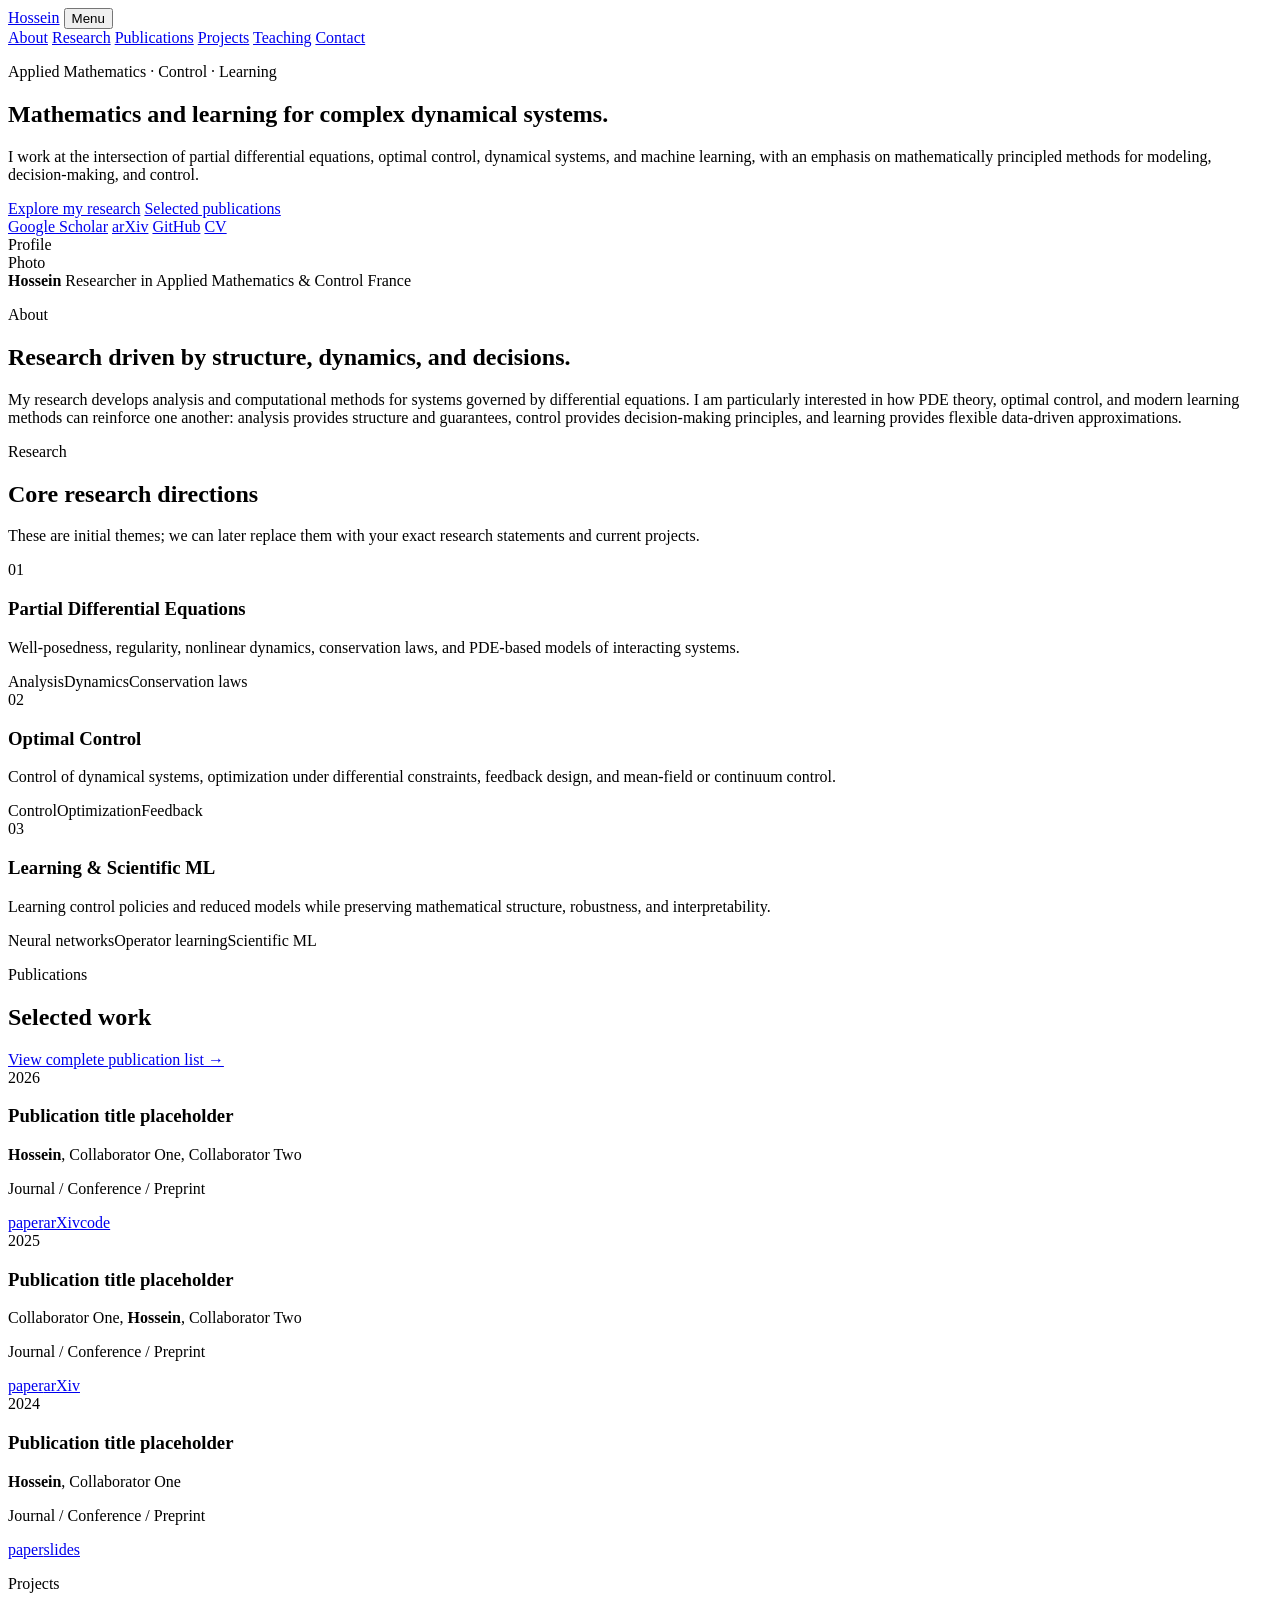
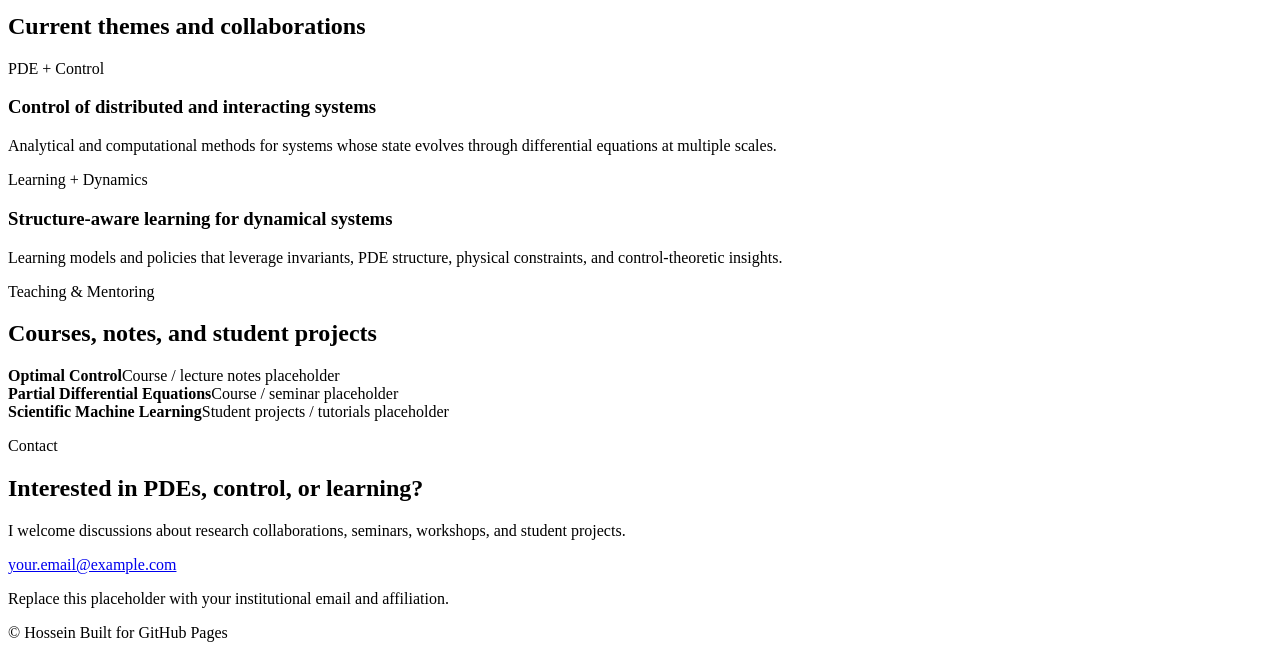
==== index.html @ ca8d198a "Add files via upload" ====
<!doctype html>
<html lang="en">
<head>
  <meta charset="utf-8" />
  <meta name="viewport" content="width=device-width, initial-scale=1" />
  <meta name="description" content="Academic website focused on partial differential equations, optimal control, and learning." />
  <title>Hossein | PDEs, Optimal Control & Learning</title>
  <link rel="preconnect" href="https://fonts.googleapis.com">
  <link rel="preconnect" href="https://fonts.gstatic.com" crossorigin>
  <link href="https://fonts.googleapis.com/css2?family=DM+Sans:wght@400;500;600;700&family=Source+Serif+4:opsz,wght@8..60,500;8..60,650&display=swap" rel="stylesheet">
  <link rel="stylesheet" href="assets/style.css" />
</head>
<body>
  <header class="site-header">
    <div class="container nav-wrap">
      <a class="brand" href="#top">Hossein</a>
      <button class="nav-toggle" aria-label="Toggle navigation" aria-expanded="false">Menu</button>
      <nav class="nav" aria-label="Primary navigation">
        <a href="#about">About</a>
        <a href="#research">Research</a>
        <a href="#publications">Publications</a>
        <a href="#projects">Projects</a>
        <a href="#teaching">Teaching</a>
        <a href="#contact">Contact</a>
      </nav>
    </div>
  </header>

  <main id="top">
    <section class="hero">
      <div class="container hero-grid">
        <div>
          <p class="eyebrow">Applied Mathematics · Control · Learning</p>
          <h1>Mathematics and learning for complex dynamical systems.</h1>
          <p class="hero-copy">
            I work at the intersection of partial differential equations, optimal control,
            dynamical systems, and machine learning, with an emphasis on mathematically
            principled methods for modeling, decision-making, and control.
          </p>
          <div class="hero-actions">
            <a class="button primary" href="#research">Explore my research</a>
            <a class="button secondary" href="#publications">Selected publications</a>
          </div>
          <div class="quick-links" aria-label="Academic links">
            <a href="#" title="Replace with your Google Scholar link">Google Scholar</a>
            <a href="#" title="Replace with your arXiv link">arXiv</a>
            <a href="#" title="Replace with your GitHub profile">GitHub</a>
            <a href="#" title="Replace with your CV PDF">CV</a>
          </div>
        </div>
        <aside class="profile-card">
          <div class="portrait-placeholder" aria-label="Profile photo placeholder">
            <span>Profile<br>Photo</span>
          </div>
          <div class="profile-meta">
            <strong>Hossein</strong>
            <span>Researcher in Applied Mathematics & Control</span>
            <span>France</span>
          </div>
        </aside>
      </div>
    </section>

    <section id="about" class="section">
      <div class="container narrow">
        <p class="section-kicker">About</p>
        <h2>Research driven by structure, dynamics, and decisions.</h2>
        <p class="lead">
          My research develops analysis and computational methods for systems governed by
          differential equations. I am particularly interested in how PDE theory, optimal
          control, and modern learning methods can reinforce one another: analysis provides
          structure and guarantees, control provides decision-making principles, and learning
          provides flexible data-driven approximations.
        </p>
      </div>
    </section>

    <section id="research" class="section section-alt">
      <div class="container">
        <div class="section-heading">
          <div>
            <p class="section-kicker">Research</p>
            <h2>Core research directions</h2>
          </div>
          <p>These are initial themes; we can later replace them with your exact research statements and current projects.</p>
        </div>
        <div class="cards three">
          <article class="card">
            <span class="card-index">01</span>
            <h3>Partial Differential Equations</h3>
            <p>Well-posedness, regularity, nonlinear dynamics, conservation laws, and PDE-based models of interacting systems.</p>
            <div class="tags"><span>Analysis</span><span>Dynamics</span><span>Conservation laws</span></div>
          </article>
          <article class="card">
            <span class="card-index">02</span>
            <h3>Optimal Control</h3>
            <p>Control of dynamical systems, optimization under differential constraints, feedback design, and mean-field or continuum control.</p>
            <div class="tags"><span>Control</span><span>Optimization</span><span>Feedback</span></div>
          </article>
          <article class="card">
            <span class="card-index">03</span>
            <h3>Learning & Scientific ML</h3>
            <p>Learning control policies and reduced models while preserving mathematical structure, robustness, and interpretability.</p>
            <div class="tags"><span>Neural networks</span><span>Operator learning</span><span>Scientific ML</span></div>
          </article>
        </div>
      </div>
    </section>

    <section id="publications" class="section">
      <div class="container">
        <div class="section-heading">
          <div>
            <p class="section-kicker">Publications</p>
            <h2>Selected work</h2>
          </div>
          <a class="text-link" href="#">View complete publication list →</a>
        </div>
        <div class="pub-list">
          <article class="publication">
            <div class="pub-year">2026</div>
            <div>
              <h3>Publication title placeholder</h3>
              <p class="authors"><strong>Hossein</strong>, Collaborator One, Collaborator Two</p>
              <p class="venue">Journal / Conference / Preprint</p>
              <div class="pub-links"><a href="#">paper</a><a href="#">arXiv</a><a href="#">code</a></div>
            </div>
          </article>
          <article class="publication">
            <div class="pub-year">2025</div>
            <div>
              <h3>Publication title placeholder</h3>
              <p class="authors">Collaborator One, <strong>Hossein</strong>, Collaborator Two</p>
              <p class="venue">Journal / Conference / Preprint</p>
              <div class="pub-links"><a href="#">paper</a><a href="#">arXiv</a></div>
            </div>
          </article>
          <article class="publication">
            <div class="pub-year">2024</div>
            <div>
              <h3>Publication title placeholder</h3>
              <p class="authors"><strong>Hossein</strong>, Collaborator One</p>
              <p class="venue">Journal / Conference / Preprint</p>
              <div class="pub-links"><a href="#">paper</a><a href="#">slides</a></div>
            </div>
          </article>
        </div>
      </div>
    </section>

    <section id="projects" class="section section-alt">
      <div class="container">
        <p class="section-kicker">Projects</p>
        <h2>Current themes and collaborations</h2>
        <div class="cards two">
          <article class="project-card">
            <p class="project-label">PDE + Control</p>
            <h3>Control of distributed and interacting systems</h3>
            <p>Analytical and computational methods for systems whose state evolves through differential equations at multiple scales.</p>
          </article>
          <article class="project-card">
            <p class="project-label">Learning + Dynamics</p>
            <h3>Structure-aware learning for dynamical systems</h3>
            <p>Learning models and policies that leverage invariants, PDE structure, physical constraints, and control-theoretic insights.</p>
          </article>
        </div>
      </div>
    </section>

    <section id="teaching" class="section">
      <div class="container">
        <div class="section-heading">
          <div>
            <p class="section-kicker">Teaching & Mentoring</p>
            <h2>Courses, notes, and student projects</h2>
          </div>
        </div>
        <div class="simple-list">
          <div><strong>Optimal Control</strong><span>Course / lecture notes placeholder</span></div>
          <div><strong>Partial Differential Equations</strong><span>Course / seminar placeholder</span></div>
          <div><strong>Scientific Machine Learning</strong><span>Student projects / tutorials placeholder</span></div>
        </div>
      </div>
    </section>

    <section id="contact" class="section contact-section">
      <div class="container contact-grid">
        <div>
          <p class="section-kicker">Contact</p>
          <h2>Interested in PDEs, control, or learning?</h2>
        </div>
        <div class="contact-copy">
          <p>I welcome discussions about research collaborations, seminars, workshops, and student projects.</p>
          <a class="button primary" href="mailto:your.email@example.com">your.email@example.com</a>
          <p class="small">Replace this placeholder with your institutional email and affiliation.</p>
        </div>
      </div>
    </section>
  </main>

  <footer class="footer">
    <div class="container footer-inner">
      <span>© <span id="year"></span> Hossein</span>
      <span>Built for GitHub Pages</span>
    </div>
  </footer>

  <script src="assets/script.js"></script>
</body>
</html>
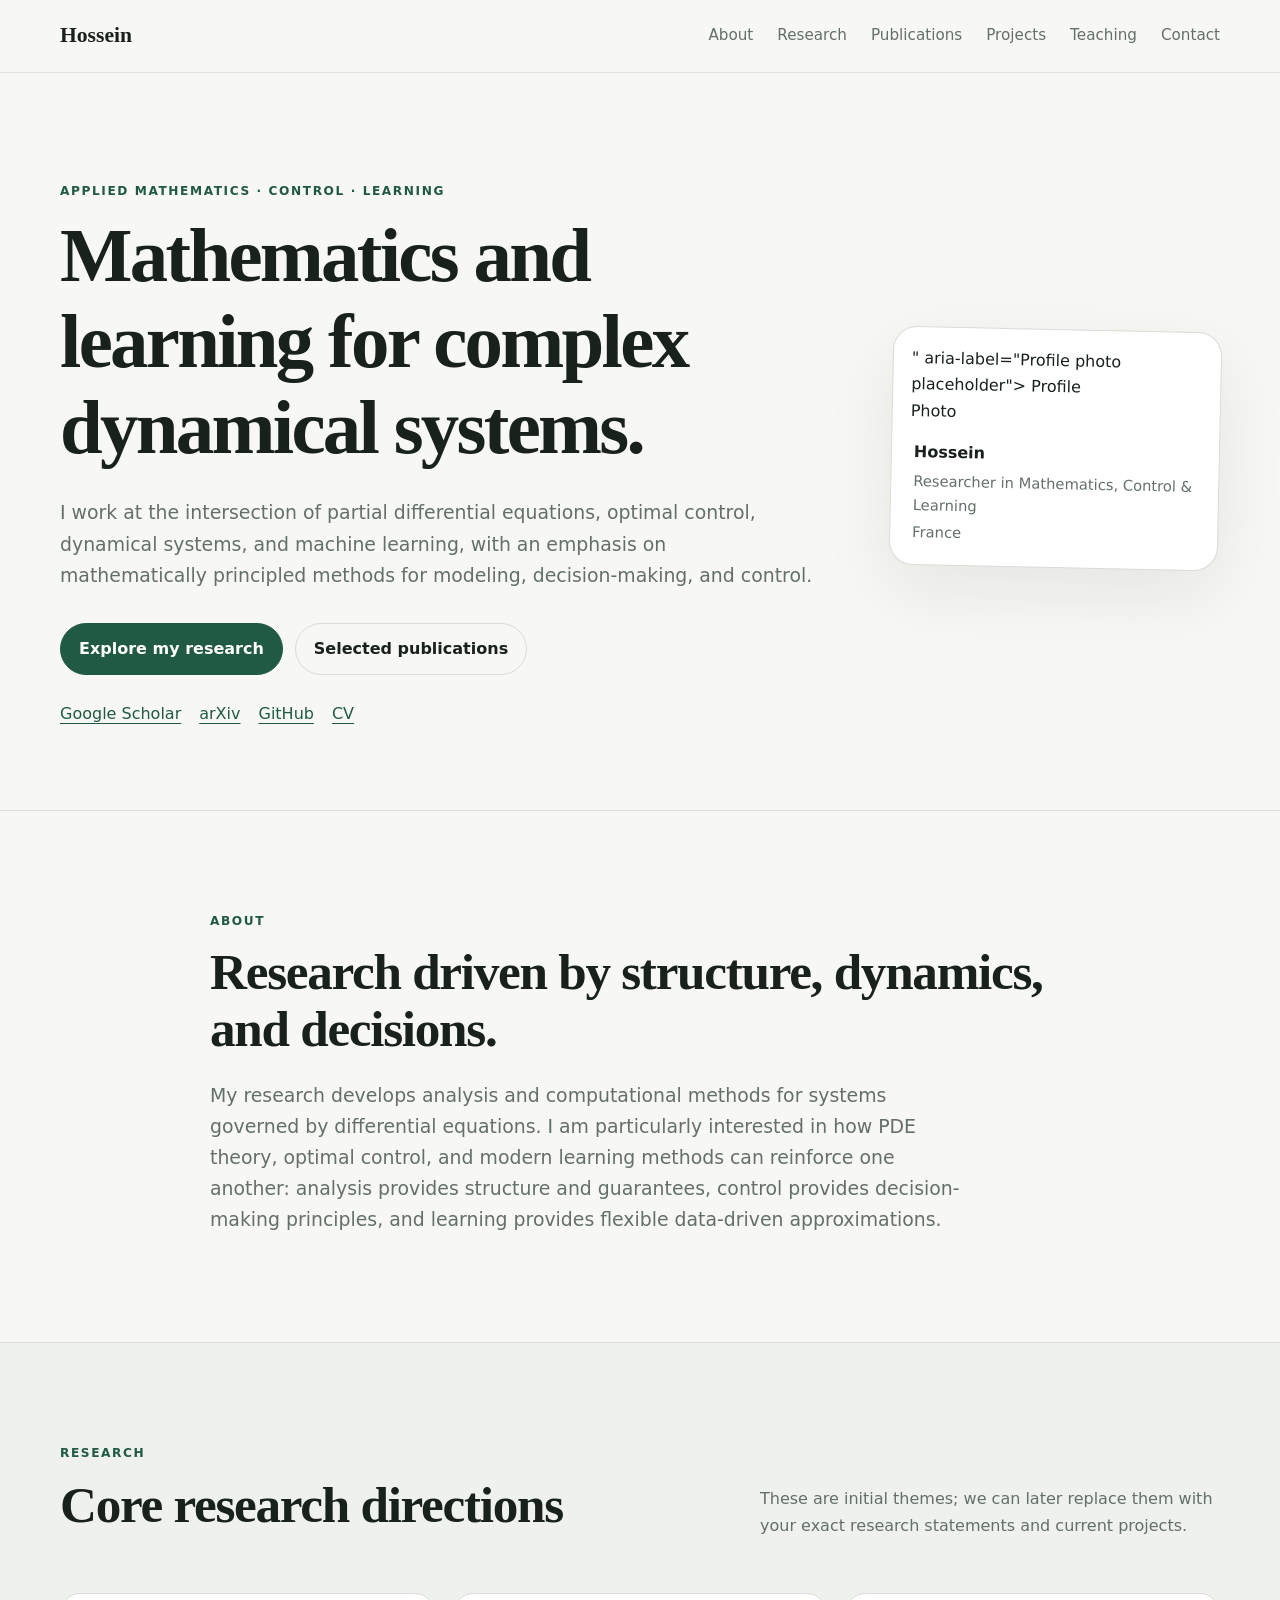
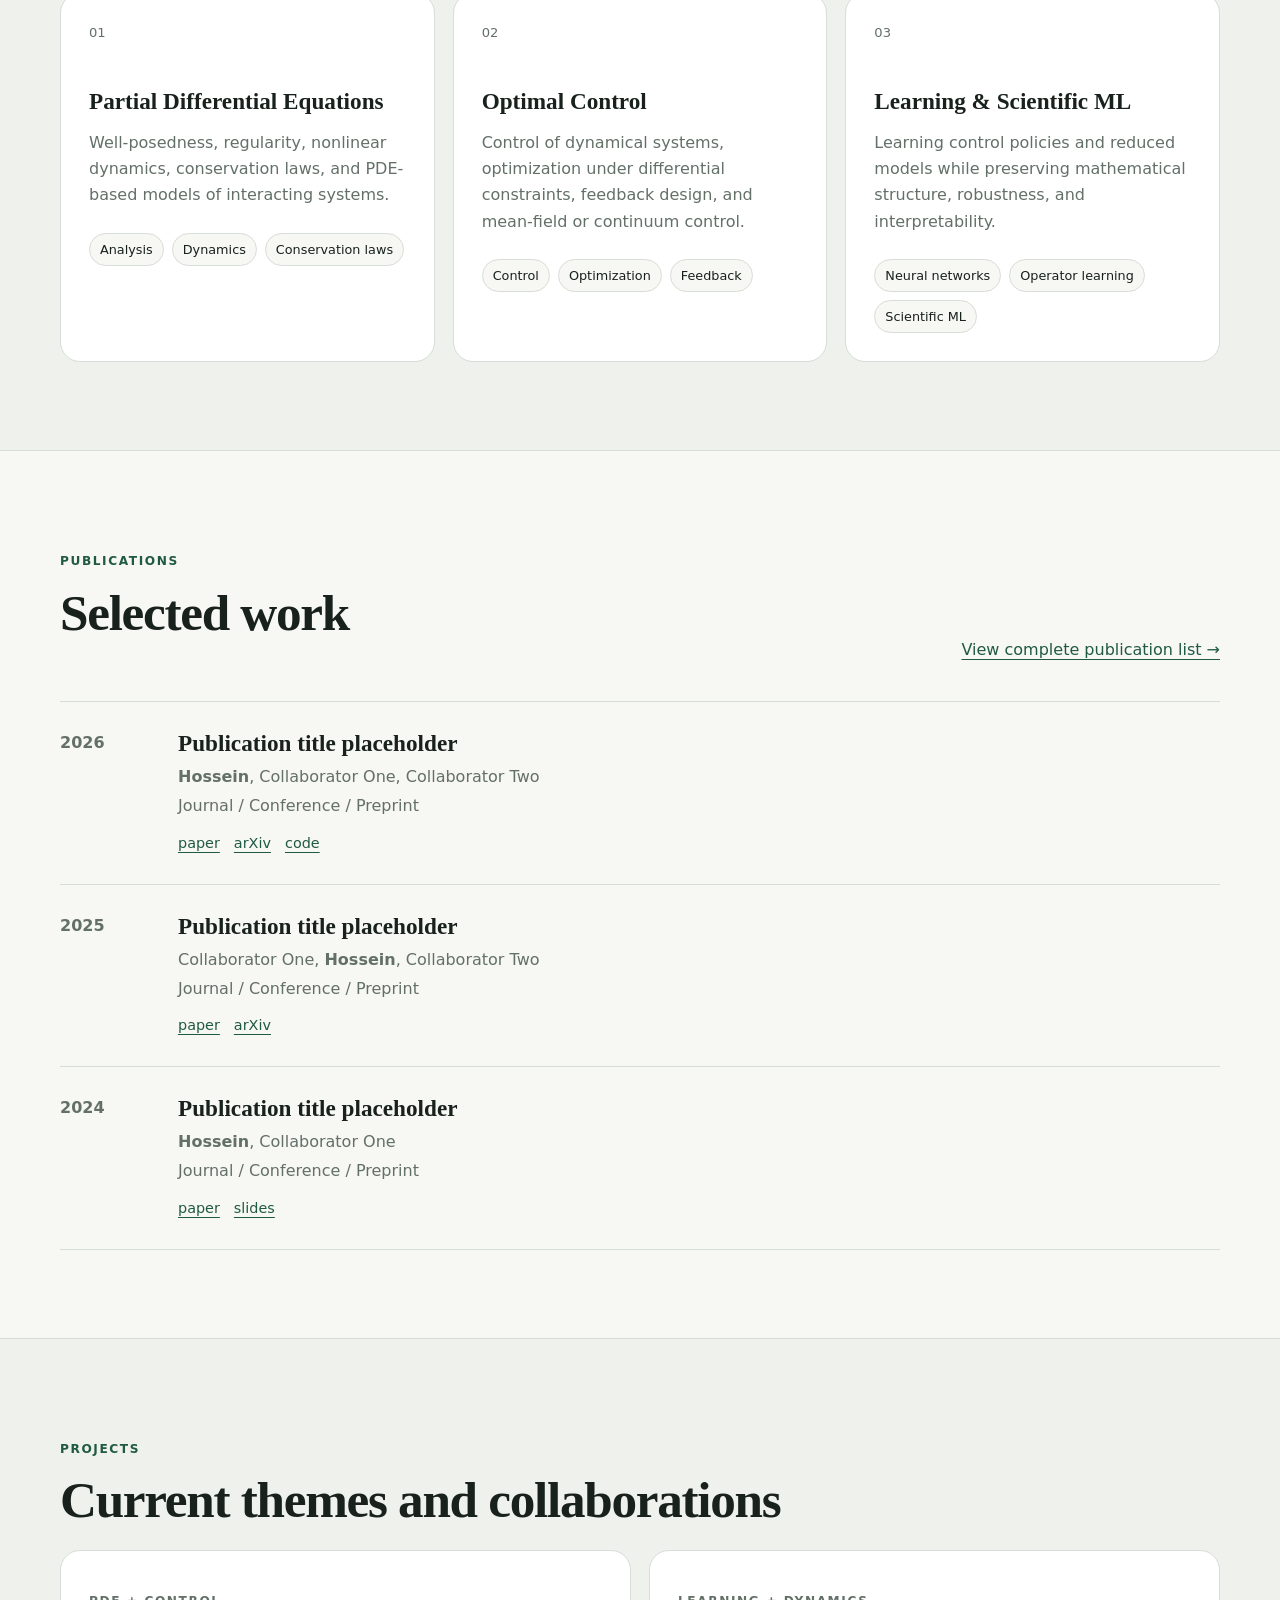
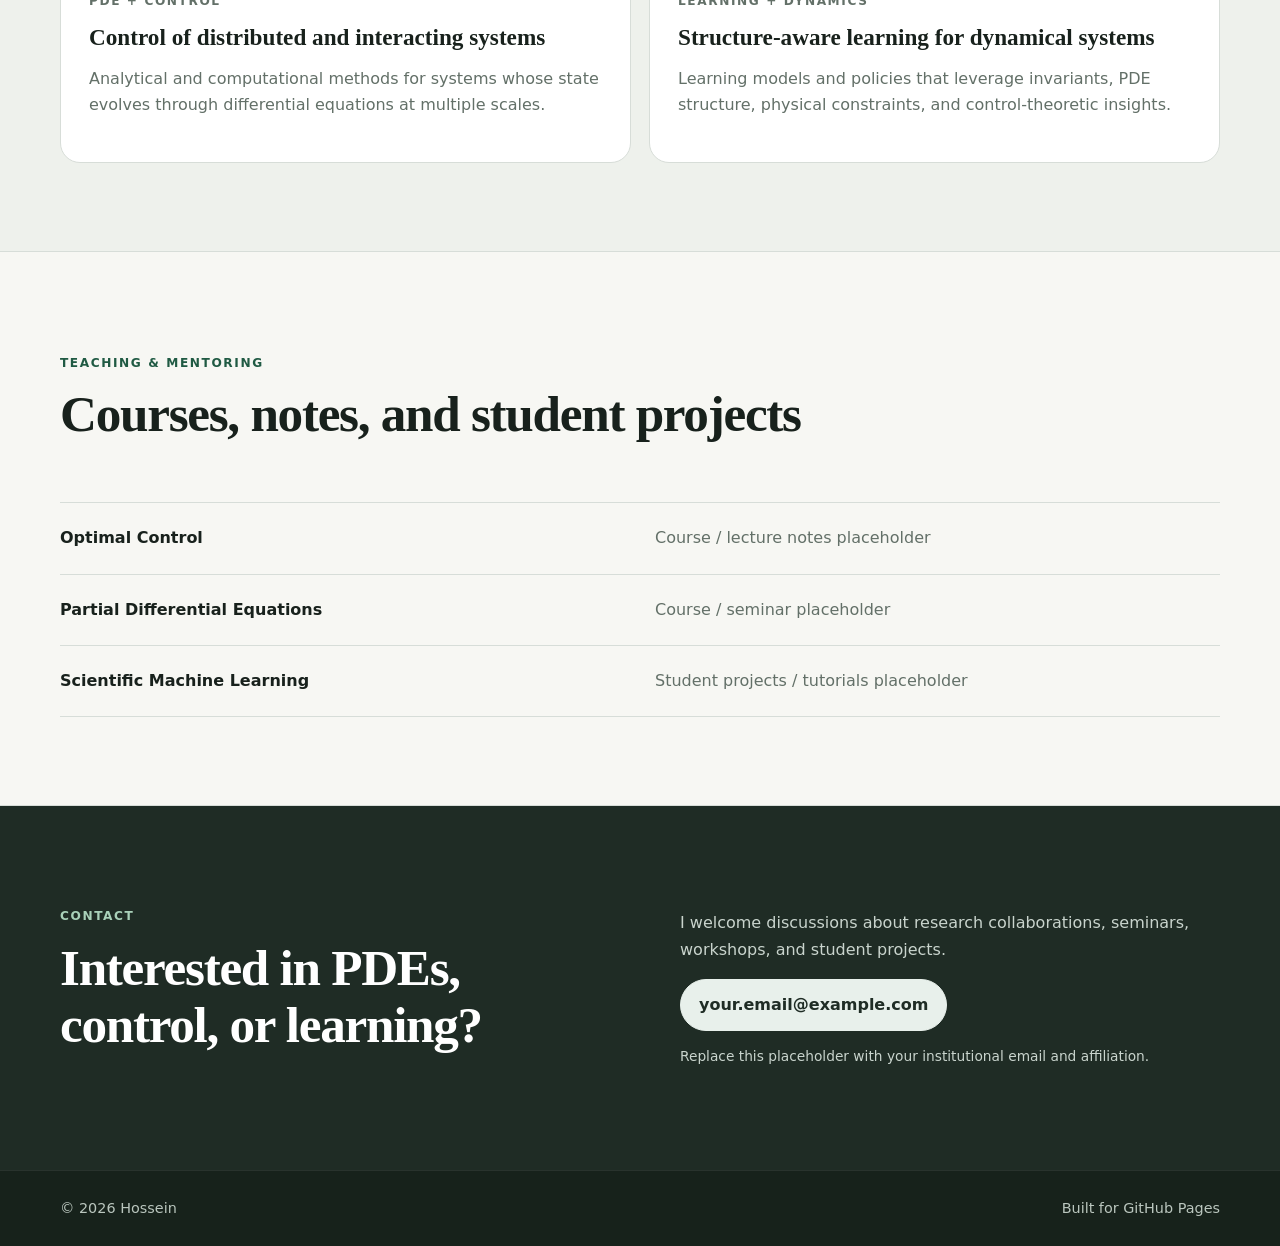
==== commit e0ff7817: "Update index.html" ====
--- a/index.html
+++ b/index.html
@@ -49,12 +49,13 @@
           </div>
         </div>
         <aside class="profile-card">
-          <div class="portrait-placeholder" aria-label="Profile photo placeholder">
+          <div class="html
+<img class="portrait" src="assets/FullSizeRender 2.jpg" alt="Hossein" />" aria-label="Profile photo placeholder">
             <span>Profile<br>Photo</span>
           </div>
           <div class="profile-meta">
             <strong>Hossein</strong>
-            <span>Researcher in Applied Mathematics & Control</span>
+            <span>Researcher in Mathematics, Control & Learning </span>
             <span>France</span>
           </div>
         </aside>
--- a/assets/style.css
+++ b/assets/style.css
@@ -0,0 +1,105 @@
+:root {
+  --bg: #f7f7f3;
+  --surface: #ffffff;
+  --surface-alt: #eef1ec;
+  --text: #18211c;
+  --muted: #637068;
+  --line: #d7ddd8;
+  --accent: #205a43;
+  --accent-dark: #174532;
+  --max: 1160px;
+}
+
+* { box-sizing: border-box; }
+html { scroll-behavior: smooth; }
+body {
+  margin: 0;
+  font-family: "DM Sans", system-ui, sans-serif;
+  color: var(--text);
+  background: var(--bg);
+  line-height: 1.65;
+}
+a { color: inherit; }
+.container { width: min(calc(100% - 40px), var(--max)); margin: 0 auto; }
+.narrow { max-width: 860px; }
+.site-header {
+  position: sticky; top: 0; z-index: 20;
+  border-bottom: 1px solid rgba(215,221,216,.85);
+  background: rgba(247,247,243,.92);
+  backdrop-filter: blur(12px);
+}
+.nav-wrap { min-height: 72px; display: flex; align-items: center; justify-content: space-between; gap: 24px; }
+.brand { font-family: "Source Serif 4", serif; font-size: 1.35rem; font-weight: 650; text-decoration: none; }
+.nav { display: flex; gap: 24px; }
+.nav a { text-decoration: none; color: var(--muted); font-size: .95rem; }
+.nav a:hover { color: var(--accent); }
+.nav-toggle { display: none; border: 1px solid var(--line); background: var(--surface); padding: 8px 12px; border-radius: 999px; }
+.hero { padding: 96px 0 82px; }
+.hero-grid { display: grid; grid-template-columns: minmax(0, 1.5fr) minmax(260px, .65fr); gap: 72px; align-items: center; }
+.eyebrow,.section-kicker,.project-label { text-transform: uppercase; letter-spacing: .13em; font-weight: 700; font-size: .76rem; color: var(--accent); }
+h1,h2,h3 { font-family: "Source Serif 4", serif; line-height: 1.12; margin-top: 0; }
+h1 { font-size: clamp(3rem, 6vw, 5.7rem); max-width: 920px; margin-bottom: 26px; letter-spacing: -.035em; }
+h2 { font-size: clamp(2.1rem, 4vw, 3.5rem); margin-bottom: 22px; letter-spacing: -.025em; }
+h3 { font-size: 1.45rem; margin-bottom: 12px; }
+.hero-copy,.lead { font-size: 1.18rem; color: var(--muted); max-width: 760px; }
+.hero-actions { display: flex; flex-wrap: wrap; gap: 12px; margin: 32px 0 26px; }
+.button { display: inline-flex; align-items: center; justify-content: center; padding: 12px 18px; border-radius: 999px; text-decoration: none; font-weight: 700; border: 1px solid var(--line); }
+.button.primary { background: var(--accent); border-color: var(--accent); color: white; }
+.button.primary:hover { background: var(--accent-dark); }
+.button.secondary { background: transparent; }
+.quick-links { display: flex; flex-wrap: wrap; gap: 18px; }
+.quick-links a,.text-link,.pub-links a { color: var(--accent); text-decoration-thickness: 1px; text-underline-offset: 4px; }
+.profile-card { border: 1px solid var(--line); background: var(--surface); padding: 18px; border-radius: 24px; box-shadow: 0 24px 70px rgba(24,33,28,.08); transform: rotate(1.2deg); }
+.portrait-placeholder { aspect-ratio: 4/5; border-radius: 16px; background: linear-gradient(145deg,#dfe8e1,#cbd7cf); display: grid; place-items: center; text-align: center; color: var(--accent); font-family: "Source Serif 4",serif; font-size: 1.5rem; }
+.profile-meta { display: grid; gap: 3px; padding: 15px 4px 2px; }
+.profile-meta span { color: var(--muted); font-size: .92rem; }
+.section { padding: 88px 0; border-top: 1px solid var(--line); }
+.section-alt { background: var(--surface-alt); }
+.section-heading { display: flex; align-items: end; justify-content: space-between; gap: 30px; margin-bottom: 38px; }
+.section-heading > p { max-width: 460px; color: var(--muted); }
+.cards { display: grid; gap: 18px; }
+.cards.three { grid-template-columns: repeat(3, 1fr); }
+.cards.two { grid-template-columns: repeat(2, 1fr); }
+.card,.project-card { background: var(--surface); border: 1px solid var(--line); border-radius: 20px; padding: 28px; }
+.card-index { display: block; color: var(--muted); font-size: .82rem; margin-bottom: 44px; }
+.card p,.project-card p { color: var(--muted); }
+.tags { display: flex; gap: 8px; flex-wrap: wrap; margin-top: 24px; }
+.tags span { border: 1px solid var(--line); background: var(--bg); padding: 5px 10px; border-radius: 999px; font-size: .8rem; }
+.pub-list { border-top: 1px solid var(--line); }
+.publication { display: grid; grid-template-columns: 90px 1fr; gap: 28px; padding: 28px 0; border-bottom: 1px solid var(--line); }
+.pub-year { color: var(--muted); font-weight: 700; }
+.publication h3 { margin-bottom: 8px; }
+.authors,.venue { margin: 3px 0; color: var(--muted); }
+.pub-links { display: flex; gap: 14px; margin-top: 12px; font-size: .9rem; }
+.simple-list { border-top: 1px solid var(--line); }
+.simple-list > div { display: grid; grid-template-columns: 1fr 1fr; gap: 30px; padding: 22px 0; border-bottom: 1px solid var(--line); }
+.simple-list span { color: var(--muted); }
+.contact-section { background: #1f2c25; color: white; }
+.contact-grid { display: grid; grid-template-columns: 1fr 1fr; gap: 80px; }
+.contact-section .section-kicker { color: #a9d1b9; }
+.contact-copy p { color: #c9d4cd; max-width: 560px; }
+.contact-section .button.primary { background: #e8f0eb; color: #1f2c25; border-color: #e8f0eb; }
+.small { font-size: .86rem; }
+.footer { padding: 26px 0; background: #17221b; color: #bac6be; border-top: 1px solid rgba(255,255,255,.08); }
+.footer-inner { display: flex; justify-content: space-between; gap: 20px; font-size: .9rem; }
+
+@media (max-width: 860px) {
+  .nav-toggle { display: inline-flex; }
+  .nav { display: none; position: absolute; top: 72px; left: 20px; right: 20px; background: var(--surface); border: 1px solid var(--line); border-radius: 18px; padding: 18px; flex-direction: column; box-shadow: 0 20px 50px rgba(0,0,0,.08); }
+  .nav.open { display: flex; }
+  .hero { padding-top: 62px; }
+  .hero-grid,.contact-grid { grid-template-columns: 1fr; }
+  .profile-card { max-width: 420px; transform: none; }
+  .cards.three,.cards.two { grid-template-columns: 1fr; }
+  .section-heading { align-items: start; flex-direction: column; }
+}
+
+@media (max-width: 560px) {
+  .container { width: min(calc(100% - 28px), var(--max)); }
+  h1 { font-size: clamp(2.65rem, 14vw, 4rem); }
+  .hero { padding: 48px 0 58px; }
+  .section { padding: 66px 0; }
+  .publication { grid-template-columns: 1fr; gap: 4px; }
+  .simple-list > div { grid-template-columns: 1fr; gap: 4px; }
+  .footer-inner { flex-direction: column; }
+}
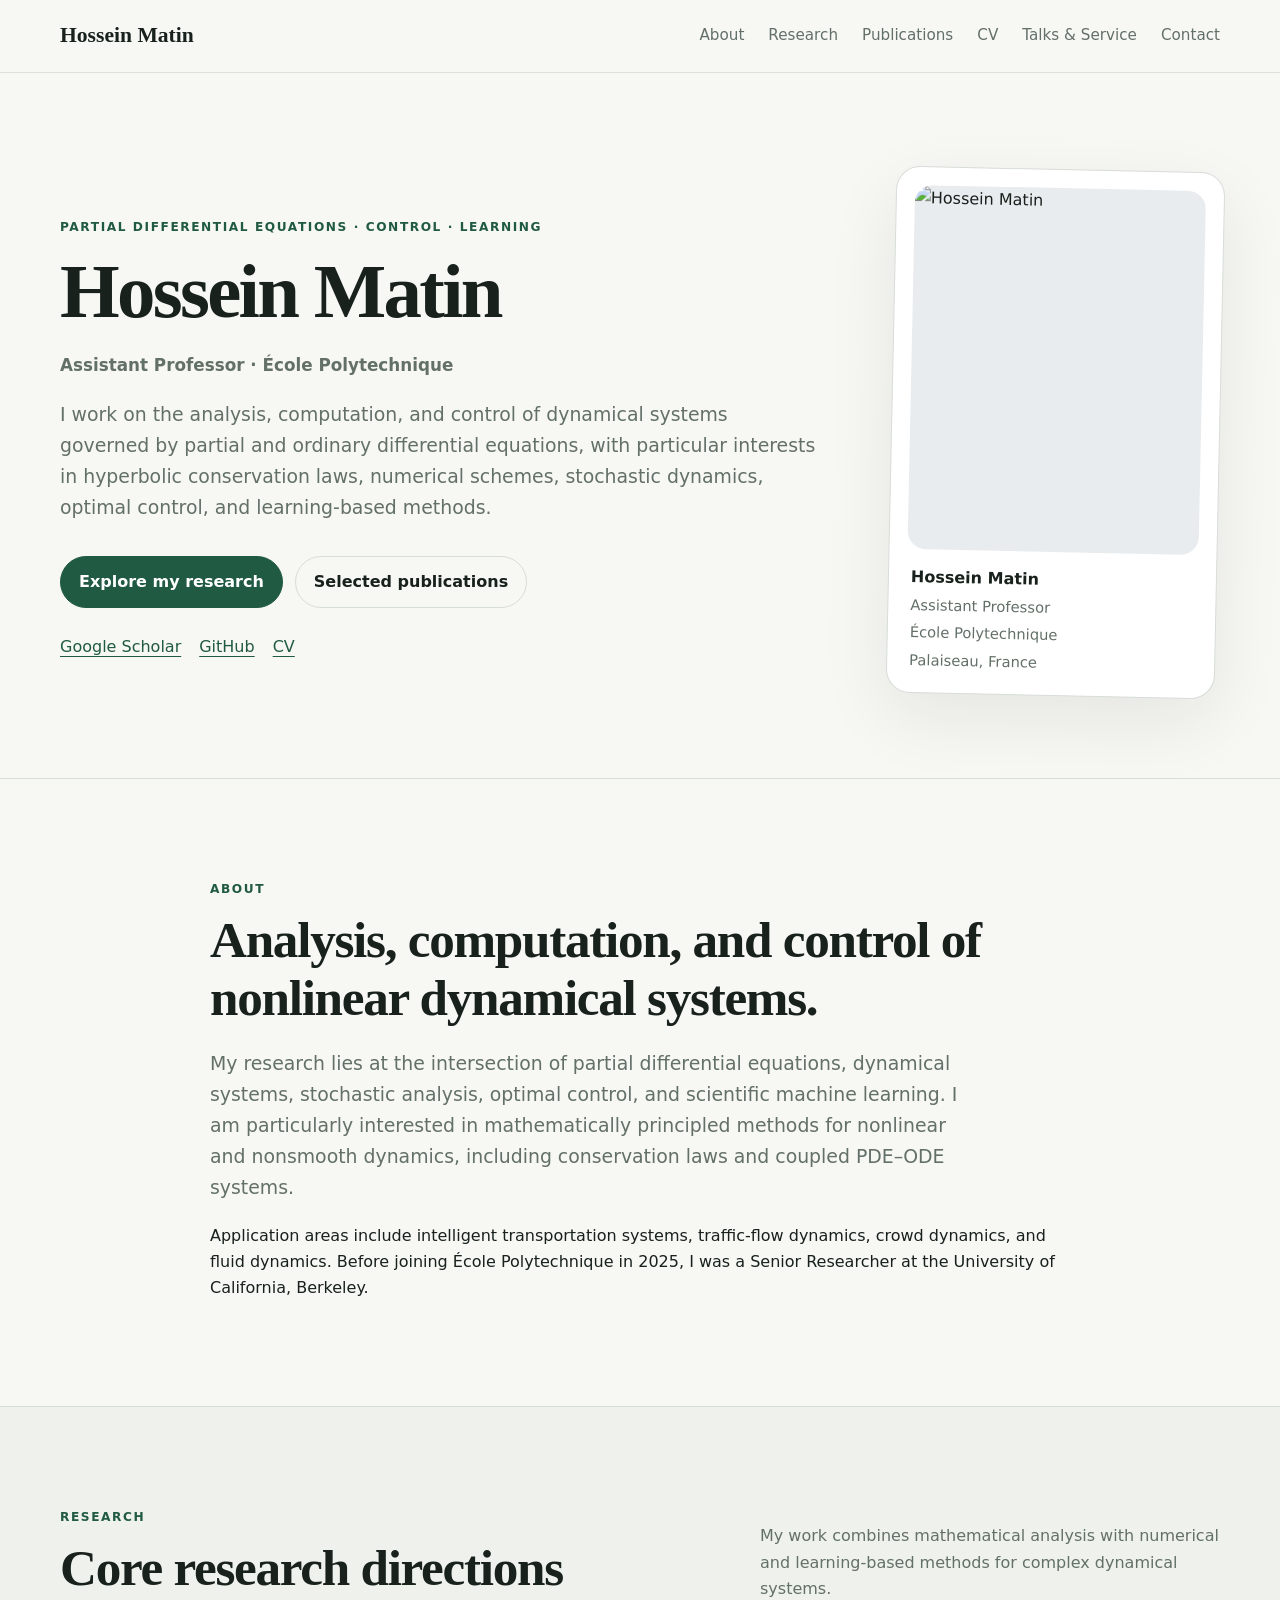
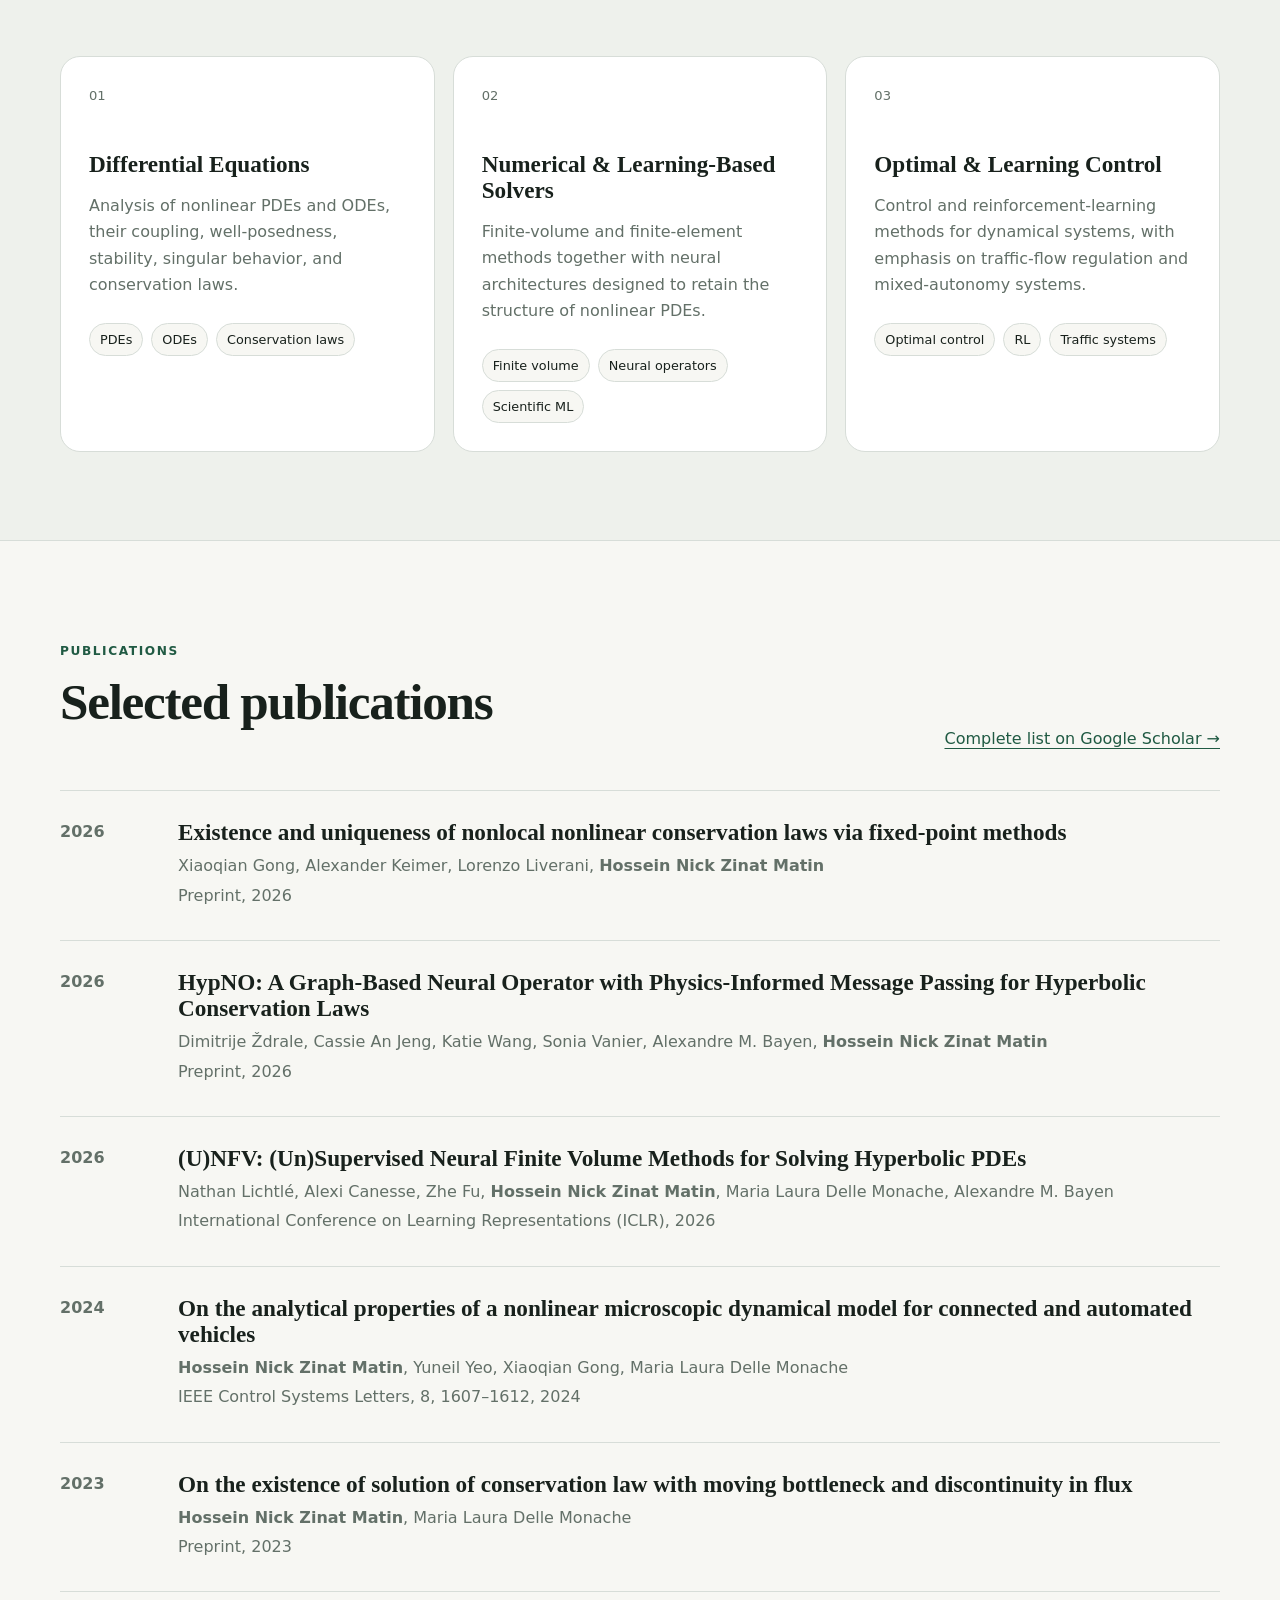
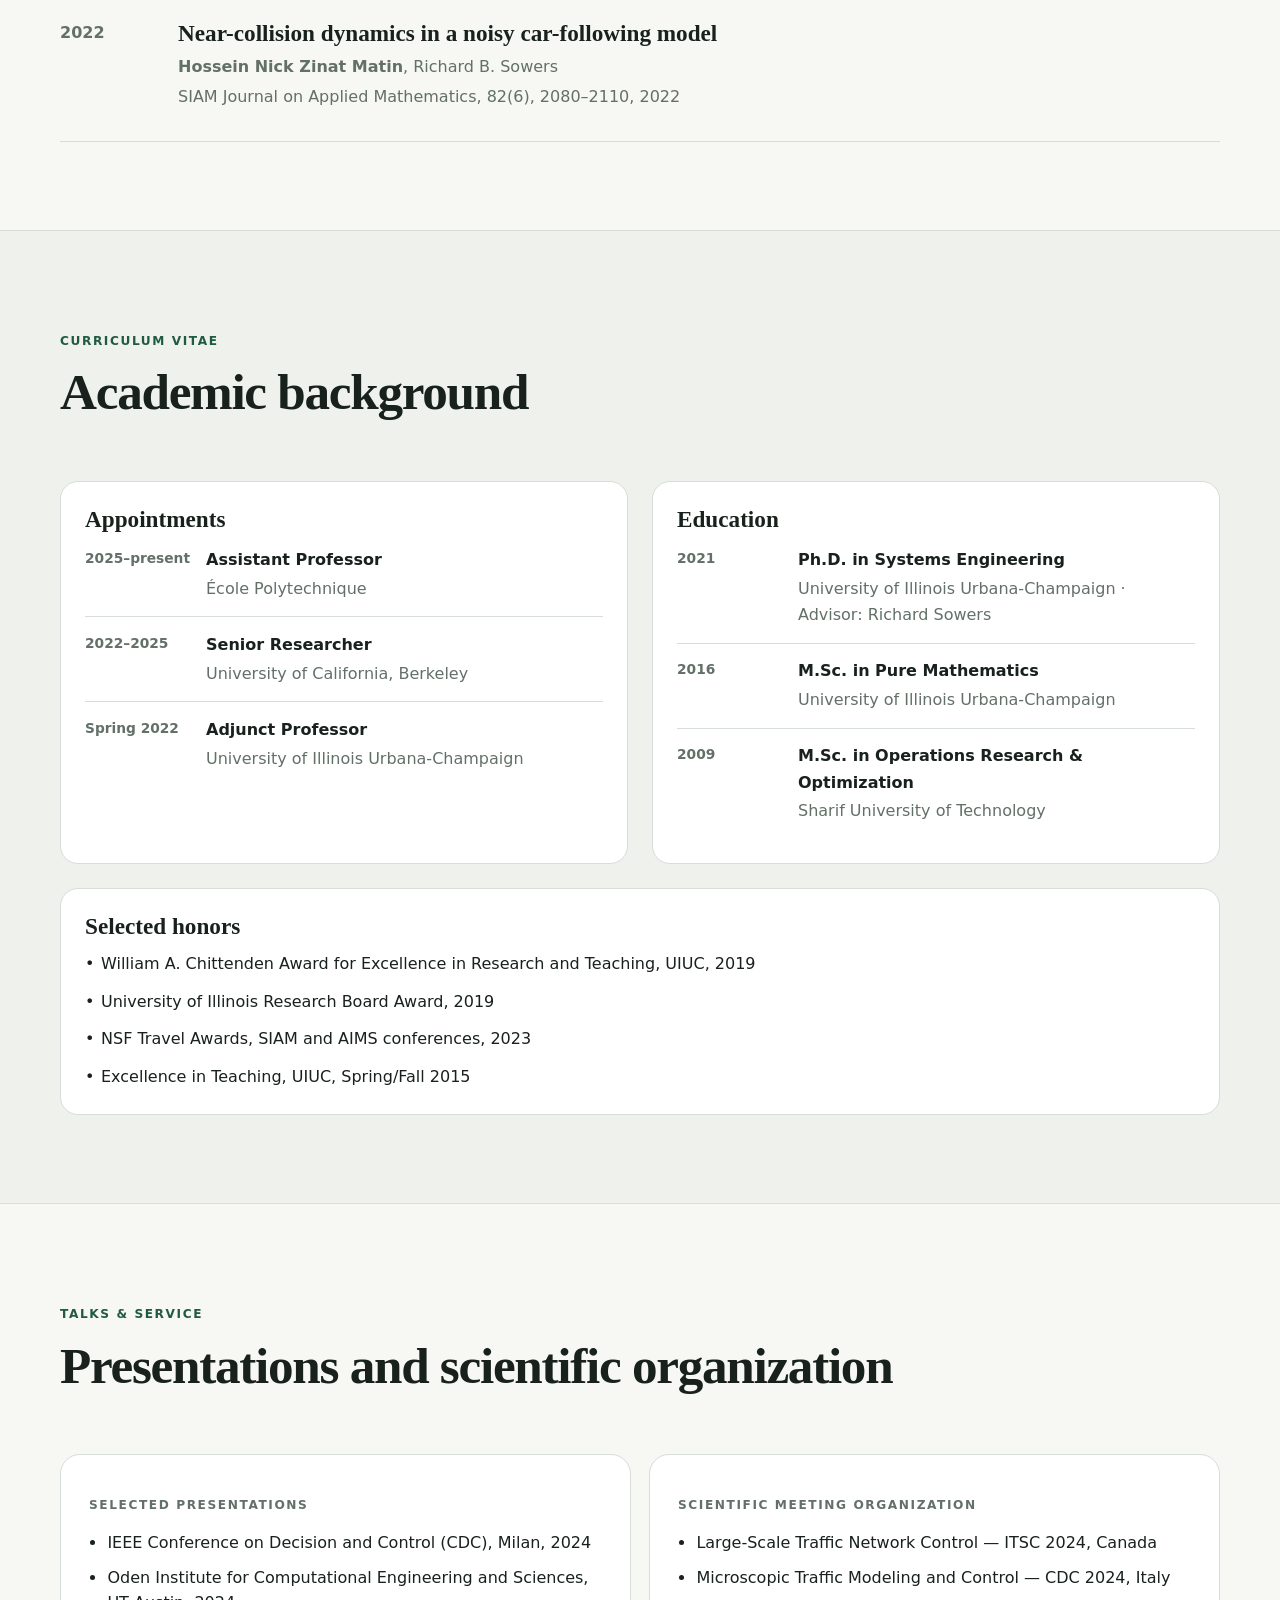
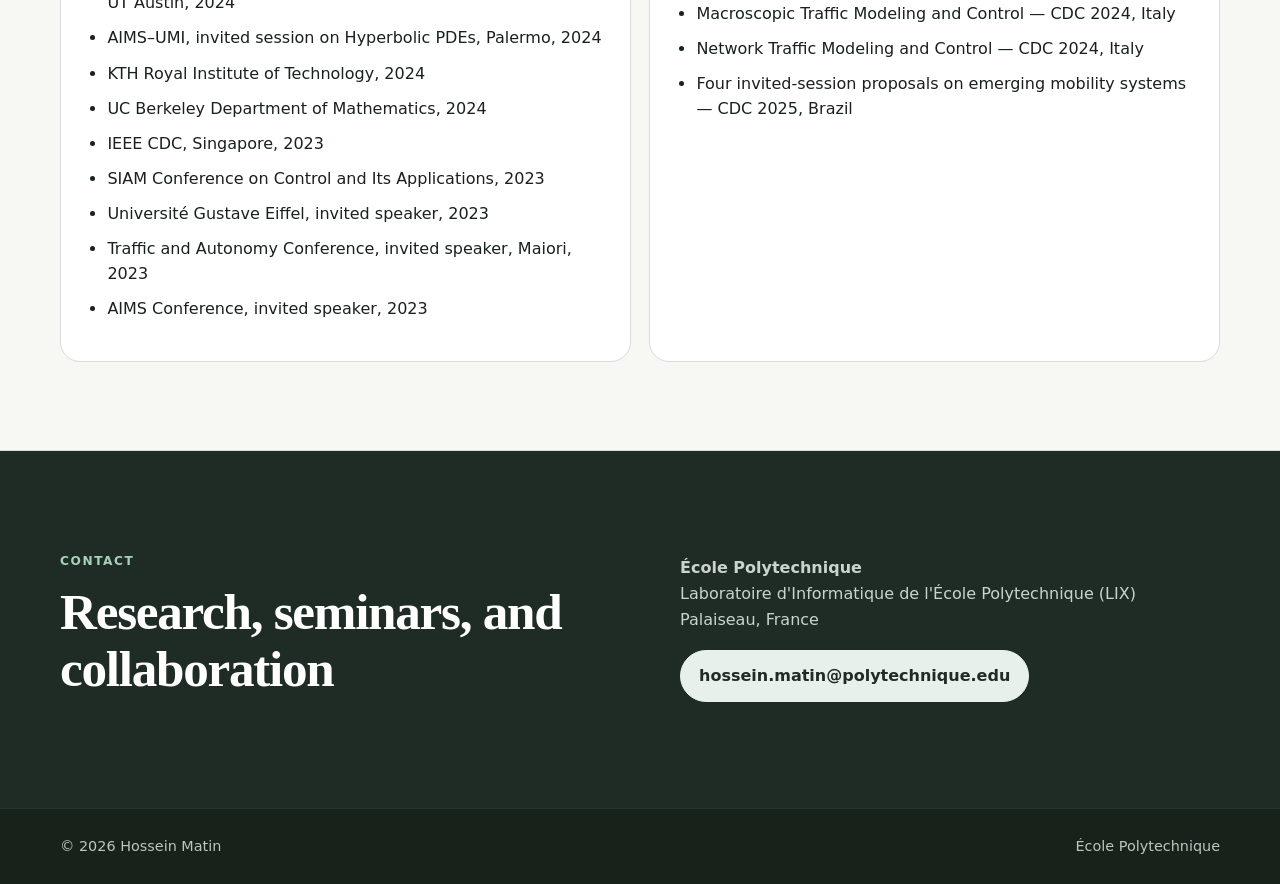
==== commit c59b922f: "Add files via upload" ====
--- a/index.html
+++ b/index.html
@@ -3,8 +3,8 @@
 <head>
   <meta charset="utf-8" />
   <meta name="viewport" content="width=device-width, initial-scale=1" />
-  <meta name="description" content="Academic website focused on partial differential equations, optimal control, and learning." />
-  <title>Hossein | PDEs, Optimal Control & Learning</title>
+  <meta name="description" content="Hossein Matin — Assistant Professor at École Polytechnique. Research in partial differential equations, dynamical systems, optimal control, and scientific machine learning." />
+  <title>Hossein Matin | PDEs, Optimal Control & Learning</title>
   <link rel="preconnect" href="https://fonts.googleapis.com">
   <link rel="preconnect" href="https://fonts.gstatic.com" crossorigin>
   <link href="https://fonts.googleapis.com/css2?family=DM+Sans:wght@400;500;600;700&family=Source+Serif+4:opsz,wght@8..60,500;8..60,650&display=swap" rel="stylesheet">
@@ -13,14 +13,14 @@
 <body>
   <header class="site-header">
     <div class="container nav-wrap">
-      <a class="brand" href="#top">Hossein</a>
+      <a class="brand" href="#top">Hossein Matin</a>
       <button class="nav-toggle" aria-label="Toggle navigation" aria-expanded="false">Menu</button>
       <nav class="nav" aria-label="Primary navigation">
         <a href="#about">About</a>
         <a href="#research">Research</a>
         <a href="#publications">Publications</a>
-        <a href="#projects">Projects</a>
-        <a href="#teaching">Teaching</a>
+        <a href="#cv">CV</a>
+        <a href="#talks">Talks & Service</a>
         <a href="#contact">Contact</a>
       </nav>
     </div>
@@ -30,33 +30,31 @@
     <section class="hero">
       <div class="container hero-grid">
         <div>
-          <p class="eyebrow">Applied Mathematics · Control · Learning</p>
-          <h1>Mathematics and learning for complex dynamical systems.</h1>
+          <p class="eyebrow">Partial Differential Equations · Control · Learning</p>
+          <h1>Hossein Matin</h1>
+          <p class="hero-role">Assistant Professor · École Polytechnique</p>
           <p class="hero-copy">
-            I work at the intersection of partial differential equations, optimal control,
-            dynamical systems, and machine learning, with an emphasis on mathematically
-            principled methods for modeling, decision-making, and control.
+            I work on the analysis, computation, and control of dynamical systems governed by partial and ordinary differential equations, with particular interests in hyperbolic conservation laws, numerical schemes, stochastic dynamics, optimal control, and learning-based methods.
           </p>
           <div class="hero-actions">
             <a class="button primary" href="#research">Explore my research</a>
             <a class="button secondary" href="#publications">Selected publications</a>
           </div>
           <div class="quick-links" aria-label="Academic links">
-            <a href="#" title="Replace with your Google Scholar link">Google Scholar</a>
-            <a href="#" title="Replace with your arXiv link">arXiv</a>
-            <a href="#" title="Replace with your GitHub profile">GitHub</a>
-            <a href="#" title="Replace with your CV PDF">CV</a>
+            <a href="https://scholar.google.com/citations?user=VEUPBnAAAAAJ&hl=en" target="_blank" rel="noopener">Google Scholar</a>
+            <a href="https://github.com/hosein-matin" target="_blank" rel="noopener">GitHub</a>
+            <a href="#cv">CV</a>
           </div>
         </div>
         <aside class="profile-card">
-          <div class="html
-<img class="portrait" src="assets/FullSizeRender 2.jpg" alt="Hossein" />" aria-label="Profile photo placeholder">
-            <span>Profile<br>Photo</span>
+          <div class="portrait-frame">
+            <img id="profile-photo" src="assets/mypicture.jpg" alt="Hossein Matin" />
           </div>
           <div class="profile-meta">
-            <strong>Hossein</strong>
-            <span>Researcher in Mathematics, Control & Learning </span>
-            <span>France</span>
+            <strong>Hossein Matin</strong>
+            <span>Assistant Professor</span>
+            <span>École Polytechnique</span>
+            <span>Palaiseau, France</span>
           </div>
         </aside>
       </div>
@@ -65,13 +63,12 @@
     <section id="about" class="section">
       <div class="container narrow">
         <p class="section-kicker">About</p>
-        <h2>Research driven by structure, dynamics, and decisions.</h2>
+        <h2>Analysis, computation, and control of nonlinear dynamical systems.</h2>
         <p class="lead">
-          My research develops analysis and computational methods for systems governed by
-          differential equations. I am particularly interested in how PDE theory, optimal
-          control, and modern learning methods can reinforce one another: analysis provides
-          structure and guarantees, control provides decision-making principles, and learning
-          provides flexible data-driven approximations.
+          My research lies at the intersection of partial differential equations, dynamical systems, stochastic analysis, optimal control, and scientific machine learning. I am particularly interested in mathematically principled methods for nonlinear and nonsmooth dynamics, including conservation laws and coupled PDE–ODE systems.
+        </p>
+        <p>
+          Application areas include intelligent transportation systems, traffic-flow dynamics, crowd dynamics, and fluid dynamics. Before joining École Polytechnique in 2025, I was a Senior Researcher at the University of California, Berkeley.
         </p>
       </div>
     </section>
@@ -83,26 +80,26 @@
             <p class="section-kicker">Research</p>
             <h2>Core research directions</h2>
           </div>
-          <p>These are initial themes; we can later replace them with your exact research statements and current projects.</p>
+          <p>My work combines mathematical analysis with numerical and learning-based methods for complex dynamical systems.</p>
         </div>
         <div class="cards three">
           <article class="card">
             <span class="card-index">01</span>
-            <h3>Partial Differential Equations</h3>
-            <p>Well-posedness, regularity, nonlinear dynamics, conservation laws, and PDE-based models of interacting systems.</p>
-            <div class="tags"><span>Analysis</span><span>Dynamics</span><span>Conservation laws</span></div>
+            <h3>Differential Equations</h3>
+            <p>Analysis of nonlinear PDEs and ODEs, their coupling, well-posedness, stability, singular behavior, and conservation laws.</p>
+            <div class="tags"><span>PDEs</span><span>ODEs</span><span>Conservation laws</span></div>
           </article>
           <article class="card">
             <span class="card-index">02</span>
-            <h3>Optimal Control</h3>
-            <p>Control of dynamical systems, optimization under differential constraints, feedback design, and mean-field or continuum control.</p>
-            <div class="tags"><span>Control</span><span>Optimization</span><span>Feedback</span></div>
+            <h3>Numerical & Learning-Based Solvers</h3>
+            <p>Finite-volume and finite-element methods together with neural architectures designed to retain the structure of nonlinear PDEs.</p>
+            <div class="tags"><span>Finite volume</span><span>Neural operators</span><span>Scientific ML</span></div>
           </article>
           <article class="card">
             <span class="card-index">03</span>
-            <h3>Learning & Scientific ML</h3>
-            <p>Learning control policies and reduced models while preserving mathematical structure, robustness, and interpretability.</p>
-            <div class="tags"><span>Neural networks</span><span>Operator learning</span><span>Scientific ML</span></div>
+            <h3>Optimal & Learning Control</h3>
+            <p>Control and reinforcement-learning methods for dynamical systems, with emphasis on traffic-flow regulation and mixed-autonomy systems.</p>
+            <div class="tags"><span>Optimal control</span><span>RL</span><span>Traffic systems</span></div>
           </article>
         </div>
       </div>
@@ -113,99 +110,113 @@
         <div class="section-heading">
           <div>
             <p class="section-kicker">Publications</p>
-            <h2>Selected work</h2>
-          </div>
-          <a class="text-link" href="#">View complete publication list →</a>
+            <h2>Selected publications</h2>
+          </div>
+          <a class="text-link" href="https://scholar.google.com/citations?user=VEUPBnAAAAAJ&hl=en" target="_blank" rel="noopener">Complete list on Google Scholar →</a>
         </div>
         <div class="pub-list">
           <article class="publication">
             <div class="pub-year">2026</div>
-            <div>
-              <h3>Publication title placeholder</h3>
-              <p class="authors"><strong>Hossein</strong>, Collaborator One, Collaborator Two</p>
-              <p class="venue">Journal / Conference / Preprint</p>
-              <div class="pub-links"><a href="#">paper</a><a href="#">arXiv</a><a href="#">code</a></div>
+            <div><h3><a href="https://scholar.google.com/citations?view_op=view_citation&hl=en&user=VEUPBnAAAAAJ&citation_for_view=VEUPBnAAAAAJ:_kc_bZDykSQC" target="_blank" rel="noopener">Existence and uniqueness of nonlocal nonlinear conservation laws via fixed-point methods</a></h3><p class="authors">Xiaoqian Gong, Alexander Keimer, Lorenzo Liverani, <strong>Hossein Nick Zinat Matin</strong></p><p class="venue">Preprint, 2026</p></div>
+          </article>
+          <article class="publication">
+            <div class="pub-year">2026</div>
+            <div><h3><a href="https://scholar.google.com/citations?view_op=view_citation&hl=en&user=VEUPBnAAAAAJ&citation_for_view=VEUPBnAAAAAJ:4TOpqqG69KYC" target="_blank" rel="noopener">HypNO: A Graph-Based Neural Operator with Physics-Informed Message Passing for Hyperbolic Conservation Laws</a></h3><p class="authors">Dimitrije Ždrale, Cassie An Jeng, Katie Wang, Sonia Vanier, Alexandre M. Bayen, <strong>Hossein Nick Zinat Matin</strong></p><p class="venue">Preprint, 2026</p></div>
+          </article>
+          <article class="publication">
+            <div class="pub-year">2026</div>
+            <div><h3><a href="https://scholar.google.com/citations?view_op=view_citation&hl=en&user=VEUPBnAAAAAJ&citation_for_view=VEUPBnAAAAAJ:YOwf2qJgpHMC" target="_blank" rel="noopener">(U)NFV: (Un)Supervised Neural Finite Volume Methods for Solving Hyperbolic PDEs</a></h3><p class="authors">Nathan Lichtlé, Alexi Canesse, Zhe Fu, <strong>Hossein Nick Zinat Matin</strong>, Maria Laura Delle Monache, Alexandre M. Bayen</p><p class="venue">International Conference on Learning Representations (ICLR), 2026</p></div>
+          </article>
+          <article class="publication">
+            <div class="pub-year">2024</div>
+            <div><h3><a href="https://scholar.google.com/citations?view_op=view_citation&hl=en&user=VEUPBnAAAAAJ&citation_for_view=VEUPBnAAAAAJ:UebtZRa9Y70C" target="_blank" rel="noopener">On the analytical properties of a nonlinear microscopic dynamical model for connected and automated vehicles</a></h3><p class="authors"><strong>Hossein Nick Zinat Matin</strong>, Yuneil Yeo, Xiaoqian Gong, Maria Laura Delle Monache</p><p class="venue">IEEE Control Systems Letters, 8, 1607–1612, 2024</p></div>
+          </article>
+          <article class="publication">
+            <div class="pub-year">2023</div>
+            <div><h3><a href="https://scholar.google.com/citations?view_op=view_citation&hl=en&user=VEUPBnAAAAAJ&citation_for_view=VEUPBnAAAAAJ:YsMSGLbcyi4C" target="_blank" rel="noopener">On the existence of solution of conservation law with moving bottleneck and discontinuity in flux</a></h3><p class="authors"><strong>Hossein Nick Zinat Matin</strong>, Maria Laura Delle Monache</p><p class="venue">Preprint, 2023</p></div>
+          </article>
+          <article class="publication">
+            <div class="pub-year">2022</div>
+            <div><h3><a href="https://scholar.google.com/citations?view_op=view_citation&hl=en&user=VEUPBnAAAAAJ&citation_for_view=VEUPBnAAAAAJ:Tyk-4Ss8FVUC" target="_blank" rel="noopener">Near-collision dynamics in a noisy car-following model</a></h3><p class="authors"><strong>Hossein Nick Zinat Matin</strong>, Richard B. Sowers</p><p class="venue">SIAM Journal on Applied Mathematics, 82(6), 2080–2110, 2022</p></div>
+          </article>
+        </div>
+      </div>
+    </section>
+
+    <section id="cv" class="section section-alt">
+      <div class="container">
+        <div class="section-heading"><div><p class="section-kicker">Curriculum Vitae</p><h2>Academic background</h2></div></div>
+        <div class="cv-grid">
+          <div class="cv-block">
+            <h3>Appointments</h3>
+            <div class="timeline-item"><span>2025–present</span><div><strong>Assistant Professor</strong><p>École Polytechnique</p></div></div>
+            <div class="timeline-item"><span>2022–2025</span><div><strong>Senior Researcher</strong><p>University of California, Berkeley</p></div></div>
+            <div class="timeline-item"><span>Spring 2022</span><div><strong>Adjunct Professor</strong><p>University of Illinois Urbana-Champaign</p></div></div>
+          </div>
+          <div class="cv-block">
+            <h3>Education</h3>
+            <div class="timeline-item"><span>2021</span><div><strong>Ph.D. in Systems Engineering</strong><p>University of Illinois Urbana-Champaign · Advisor: Richard Sowers</p></div></div>
+            <div class="timeline-item"><span>2016</span><div><strong>M.Sc. in Pure Mathematics</strong><p>University of Illinois Urbana-Champaign</p></div></div>
+            <div class="timeline-item"><span>2009</span><div><strong>M.Sc. in Operations Research & Optimization</strong><p>Sharif University of Technology</p></div></div>
+          </div>
+          <div class="cv-block full">
+            <h3>Selected honors</h3>
+            <div class="honor-list">
+              <span>William A. Chittenden Award for Excellence in Research and Teaching, UIUC, 2019</span>
+              <span>University of Illinois Research Board Award, 2019</span>
+              <span>NSF Travel Awards, SIAM and AIMS conferences, 2023</span>
+              <span>Excellence in Teaching, UIUC, Spring/Fall 2015</span>
             </div>
-          </article>
-          <article class="publication">
-            <div class="pub-year">2025</div>
-            <div>
-              <h3>Publication title placeholder</h3>
-              <p class="authors">Collaborator One, <strong>Hossein</strong>, Collaborator Two</p>
-              <p class="venue">Journal / Conference / Preprint</p>
-              <div class="pub-links"><a href="#">paper</a><a href="#">arXiv</a></div>
-            </div>
-          </article>
-          <article class="publication">
-            <div class="pub-year">2024</div>
-            <div>
-              <h3>Publication title placeholder</h3>
-              <p class="authors"><strong>Hossein</strong>, Collaborator One</p>
-              <p class="venue">Journal / Conference / Preprint</p>
-              <div class="pub-links"><a href="#">paper</a><a href="#">slides</a></div>
-            </div>
-          </article>
-        </div>
-      </div>
-    </section>
-
-    <section id="projects" class="section section-alt">
-      <div class="container">
-        <p class="section-kicker">Projects</p>
-        <h2>Current themes and collaborations</h2>
+          </div>
+        </div>
+      </div>
+    </section>
+
+    <section id="talks" class="section">
+      <div class="container">
+        <div class="section-heading"><div><p class="section-kicker">Talks & Service</p><h2>Presentations and scientific organization</h2></div></div>
         <div class="cards two">
           <article class="project-card">
-            <p class="project-label">PDE + Control</p>
-            <h3>Control of distributed and interacting systems</h3>
-            <p>Analytical and computational methods for systems whose state evolves through differential equations at multiple scales.</p>
+            <p class="project-label">Selected presentations</p>
+            <ul class="clean-list">
+              <li>IEEE Conference on Decision and Control (CDC), Milan, 2024</li>
+              <li>Oden Institute for Computational Engineering and Sciences, UT Austin, 2024</li>
+              <li>AIMS–UMI, invited session on Hyperbolic PDEs, Palermo, 2024</li>
+              <li>KTH Royal Institute of Technology, 2024</li>
+              <li>UC Berkeley Department of Mathematics, 2024</li>
+              <li>IEEE CDC, Singapore, 2023</li>
+              <li>SIAM Conference on Control and Its Applications, 2023</li>
+              <li>Université Gustave Eiffel, invited speaker, 2023</li>
+              <li>Traffic and Autonomy Conference, invited speaker, Maiori, 2023</li>
+              <li>AIMS Conference, invited speaker, 2023</li>
+            </ul>
           </article>
           <article class="project-card">
-            <p class="project-label">Learning + Dynamics</p>
-            <h3>Structure-aware learning for dynamical systems</h3>
-            <p>Learning models and policies that leverage invariants, PDE structure, physical constraints, and control-theoretic insights.</p>
-          </article>
-        </div>
-      </div>
-    </section>
-
-    <section id="teaching" class="section">
-      <div class="container">
-        <div class="section-heading">
-          <div>
-            <p class="section-kicker">Teaching & Mentoring</p>
-            <h2>Courses, notes, and student projects</h2>
-          </div>
-        </div>
-        <div class="simple-list">
-          <div><strong>Optimal Control</strong><span>Course / lecture notes placeholder</span></div>
-          <div><strong>Partial Differential Equations</strong><span>Course / seminar placeholder</span></div>
-          <div><strong>Scientific Machine Learning</strong><span>Student projects / tutorials placeholder</span></div>
+            <p class="project-label">Scientific meeting organization</p>
+            <ul class="clean-list">
+              <li>Large-Scale Traffic Network Control — ITSC 2024, Canada</li>
+              <li>Microscopic Traffic Modeling and Control — CDC 2024, Italy</li>
+              <li>Macroscopic Traffic Modeling and Control — CDC 2024, Italy</li>
+              <li>Network Traffic Modeling and Control — CDC 2024, Italy</li>
+              <li>Four invited-session proposals on emerging mobility systems — CDC 2025, Brazil</li>
+            </ul>
+          </article>
         </div>
       </div>
     </section>
 
     <section id="contact" class="section contact-section">
       <div class="container contact-grid">
-        <div>
-          <p class="section-kicker">Contact</p>
-          <h2>Interested in PDEs, control, or learning?</h2>
-        </div>
+        <div><p class="section-kicker">Contact</p><h2>Research, seminars, and collaboration</h2></div>
         <div class="contact-copy">
-          <p>I welcome discussions about research collaborations, seminars, workshops, and student projects.</p>
-          <a class="button primary" href="mailto:your.email@example.com">your.email@example.com</a>
-          <p class="small">Replace this placeholder with your institutional email and affiliation.</p>
+          <p><strong>École Polytechnique</strong><br>Laboratoire d'Informatique de l'École Polytechnique (LIX)<br>Palaiseau, France</p>
+          <a class="button primary" href="mailto:hossein.matin@polytechnique.edu">hossein.matin@polytechnique.edu</a>
         </div>
       </div>
     </section>
   </main>
 
-  <footer class="footer">
-    <div class="container footer-inner">
-      <span>© <span id="year"></span> Hossein</span>
-      <span>Built for GitHub Pages</span>
-    </div>
-  </footer>
-
+  <footer class="footer"><div class="container footer-inner"><span>© <span id="year"></span> Hossein Matin</span><span>École Polytechnique</span></div></footer>
   <script src="assets/script.js"></script>
 </body>
 </html>
--- a/assets/style.css
+++ b/assets/style.css
@@ -103,3 +103,24 @@
   .simple-list > div { grid-template-columns: 1fr; gap: 4px; }
   .footer-inner { flex-direction: column; }
 }
+
+/* 2026 profile update */
+.hero-role { margin: -0.55rem 0 1.2rem; font-weight: 600; color: var(--muted); font-size: 1.05rem; }
+.portrait-frame { width: 100%; aspect-ratio: 4 / 5; overflow: hidden; border-radius: 18px; background: #e9ecef; }
+.portrait-frame img { width: 100%; height: 100%; object-fit: cover; object-position: center; display: block; }
+.publication h3 a { color: inherit; text-decoration: none; }
+.publication h3 a:hover { text-decoration: underline; text-underline-offset: 3px; }
+.cv-grid { display: grid; grid-template-columns: repeat(2, minmax(0,1fr)); gap: 1.5rem; }
+.cv-block { background: var(--surface, #fff); border: 1px solid var(--line, #dfe3e6); border-radius: 18px; padding: 1.5rem; }
+.cv-block.full { grid-column: 1 / -1; }
+.cv-block h3 { margin-top: 0; font-family: "Source Serif 4", serif; font-size: 1.45rem; }
+.timeline-item { display: grid; grid-template-columns: 105px 1fr; gap: 1rem; padding: 0.9rem 0; border-top: 1px solid var(--line, #e5e7eb); }
+.timeline-item:first-of-type { border-top: 0; padding-top: 0.2rem; }
+.timeline-item > span { font-size: 0.86rem; color: var(--muted); font-weight: 600; }
+.timeline-item p { margin: 0.15rem 0 0; color: var(--muted); }
+.honor-list { display: grid; gap: 0.7rem; }
+.honor-list span { padding-left: 1rem; position: relative; }
+.honor-list span::before { content: "•"; position: absolute; left: 0; }
+.clean-list { margin: 1rem 0 0; padding-left: 1.15rem; }
+.clean-list li { margin: 0.65rem 0; line-height: 1.55; }
+@media (max-width: 760px) { .cv-grid { grid-template-columns: 1fr; } .cv-block.full { grid-column: auto; } .timeline-item { grid-template-columns: 1fr; gap: .25rem; } }
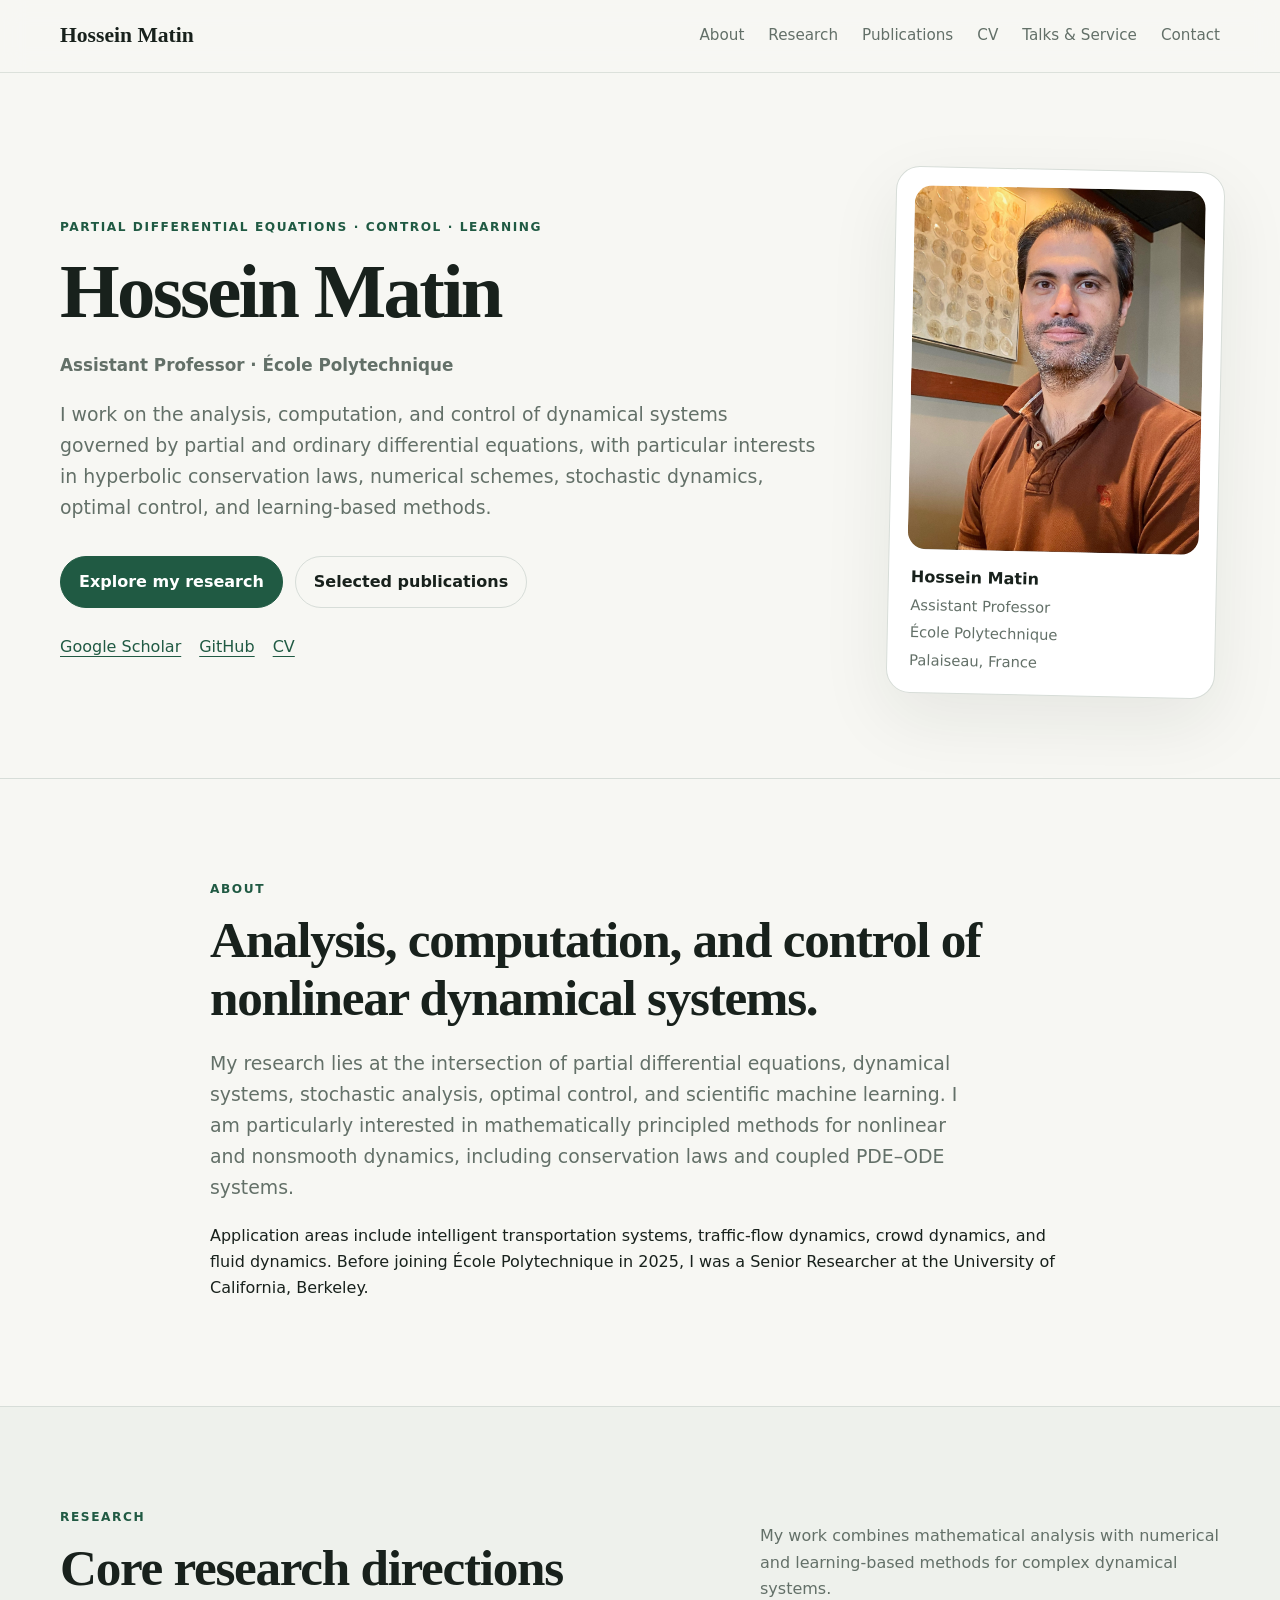
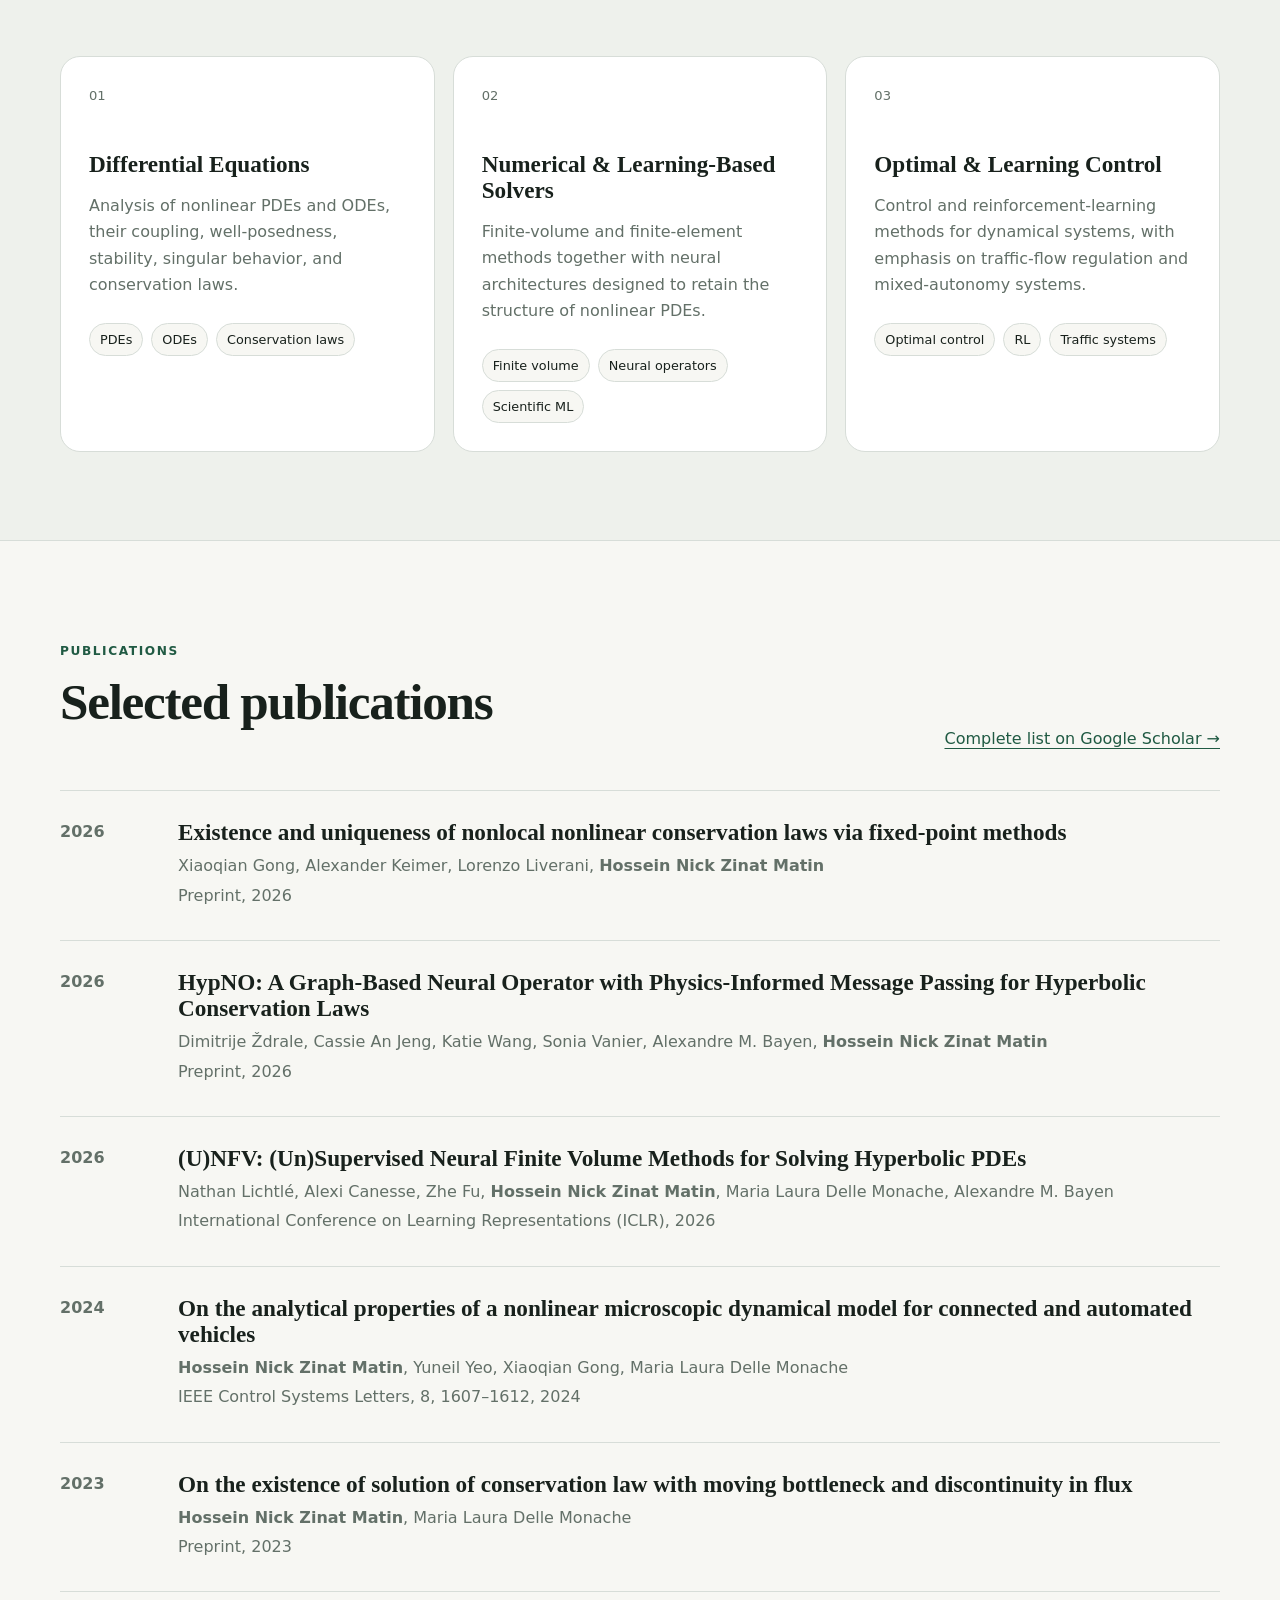
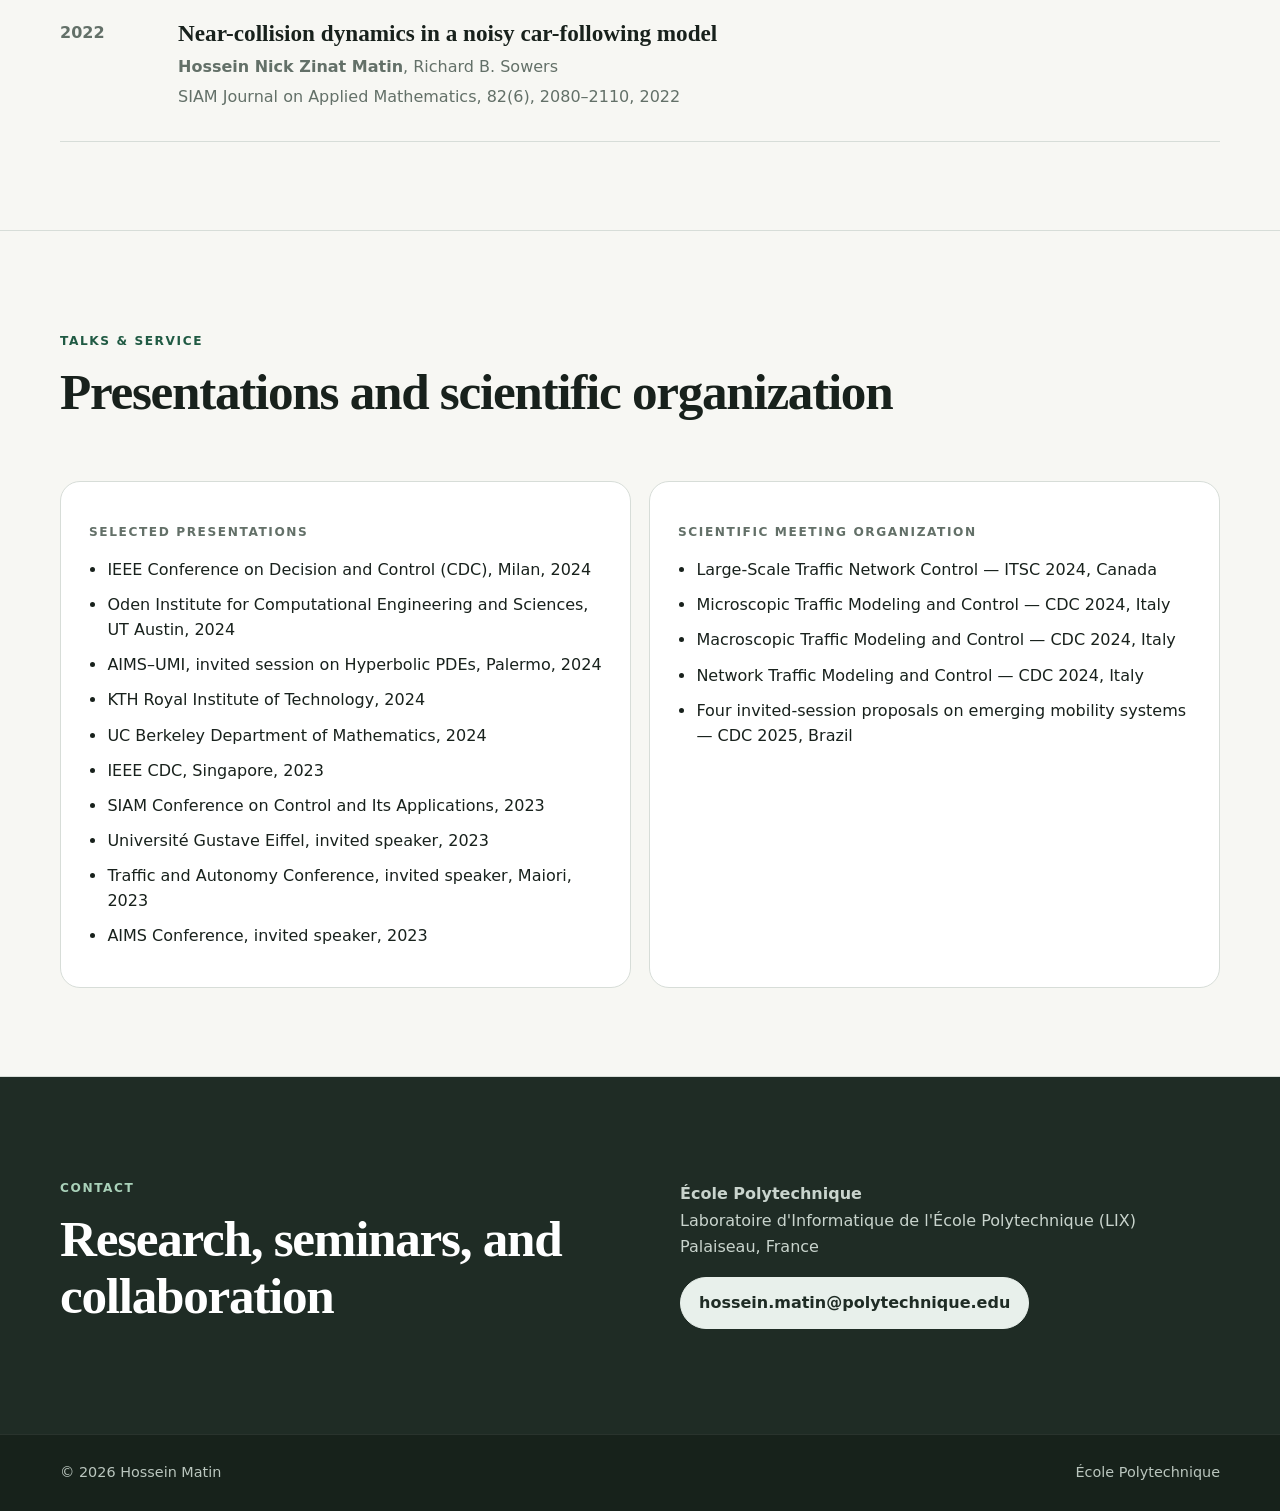
==== commit 55bbdad6: "Add files via upload" ====
--- a/index.html
+++ b/index.html
@@ -19,7 +19,7 @@
         <a href="#about">About</a>
         <a href="#research">Research</a>
         <a href="#publications">Publications</a>
-        <a href="#cv">CV</a>
+        <a href="cv.html">CV</a>
         <a href="#talks">Talks & Service</a>
         <a href="#contact">Contact</a>
       </nav>
@@ -43,12 +43,13 @@
           <div class="quick-links" aria-label="Academic links">
             <a href="https://scholar.google.com/citations?user=VEUPBnAAAAAJ&hl=en" target="_blank" rel="noopener">Google Scholar</a>
             <a href="https://github.com/hosein-matin" target="_blank" rel="noopener">GitHub</a>
-            <a href="#cv">CV</a>
+            <a href="cv.html">CV</a>
           </div>
         </div>
         <aside class="profile-card">
           <div class="portrait-frame">
-            <img id="profile-photo" src="assets/mypicture.jpg" alt="Hossein Matin" />
+            <img id="profile-photo" src="assets/myPicture.jpg" alt="Hossein Matin" />
+            <div id="profile-photo-fallback" class="portrait-fallback" hidden>Profile photo</div>
           </div>
           <div class="profile-meta">
             <strong>Hossein Matin</strong>
@@ -143,35 +144,6 @@
       </div>
     </section>
 
-    <section id="cv" class="section section-alt">
-      <div class="container">
-        <div class="section-heading"><div><p class="section-kicker">Curriculum Vitae</p><h2>Academic background</h2></div></div>
-        <div class="cv-grid">
-          <div class="cv-block">
-            <h3>Appointments</h3>
-            <div class="timeline-item"><span>2025–present</span><div><strong>Assistant Professor</strong><p>École Polytechnique</p></div></div>
-            <div class="timeline-item"><span>2022–2025</span><div><strong>Senior Researcher</strong><p>University of California, Berkeley</p></div></div>
-            <div class="timeline-item"><span>Spring 2022</span><div><strong>Adjunct Professor</strong><p>University of Illinois Urbana-Champaign</p></div></div>
-          </div>
-          <div class="cv-block">
-            <h3>Education</h3>
-            <div class="timeline-item"><span>2021</span><div><strong>Ph.D. in Systems Engineering</strong><p>University of Illinois Urbana-Champaign · Advisor: Richard Sowers</p></div></div>
-            <div class="timeline-item"><span>2016</span><div><strong>M.Sc. in Pure Mathematics</strong><p>University of Illinois Urbana-Champaign</p></div></div>
-            <div class="timeline-item"><span>2009</span><div><strong>M.Sc. in Operations Research & Optimization</strong><p>Sharif University of Technology</p></div></div>
-          </div>
-          <div class="cv-block full">
-            <h3>Selected honors</h3>
-            <div class="honor-list">
-              <span>William A. Chittenden Award for Excellence in Research and Teaching, UIUC, 2019</span>
-              <span>University of Illinois Research Board Award, 2019</span>
-              <span>NSF Travel Awards, SIAM and AIMS conferences, 2023</span>
-              <span>Excellence in Teaching, UIUC, Spring/Fall 2015</span>
-            </div>
-          </div>
-        </div>
-      </div>
-    </section>
-
     <section id="talks" class="section">
       <div class="container">
         <div class="section-heading"><div><p class="section-kicker">Talks & Service</p><h2>Presentations and scientific organization</h2></div></div>
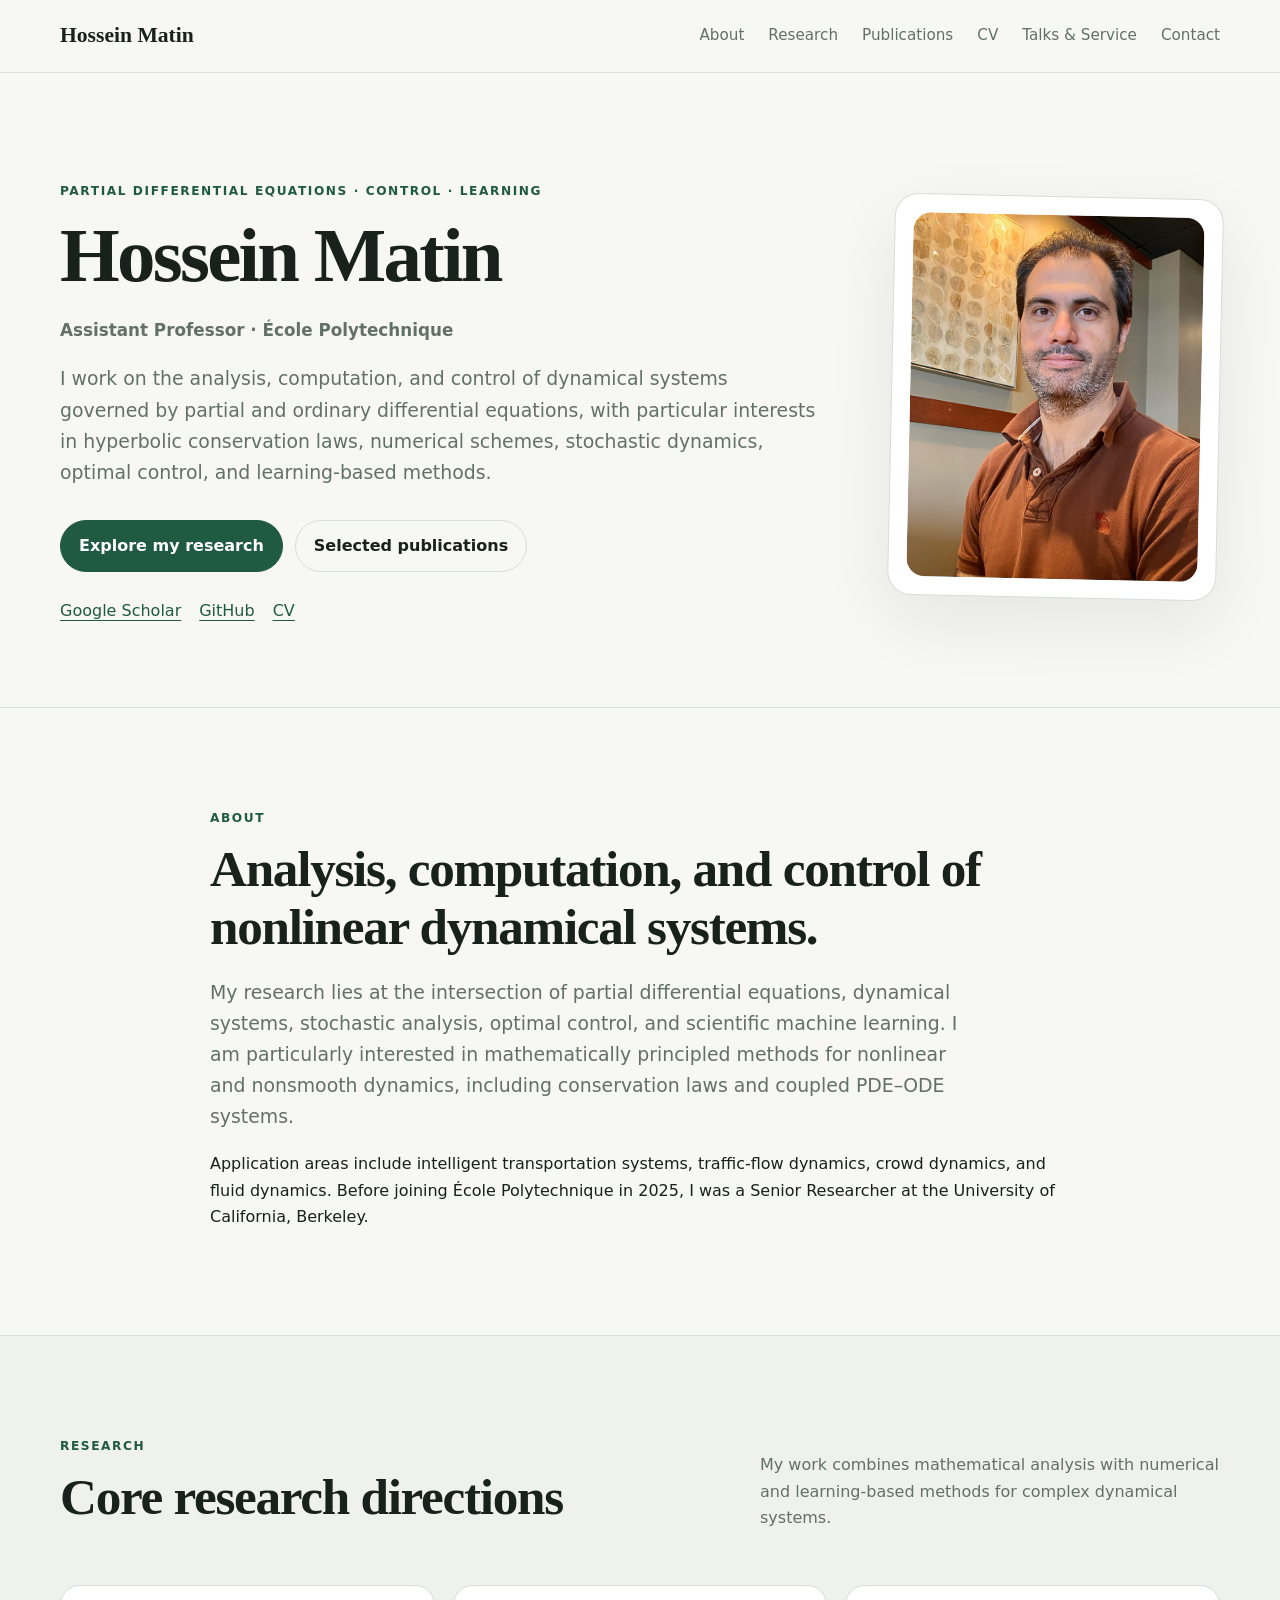
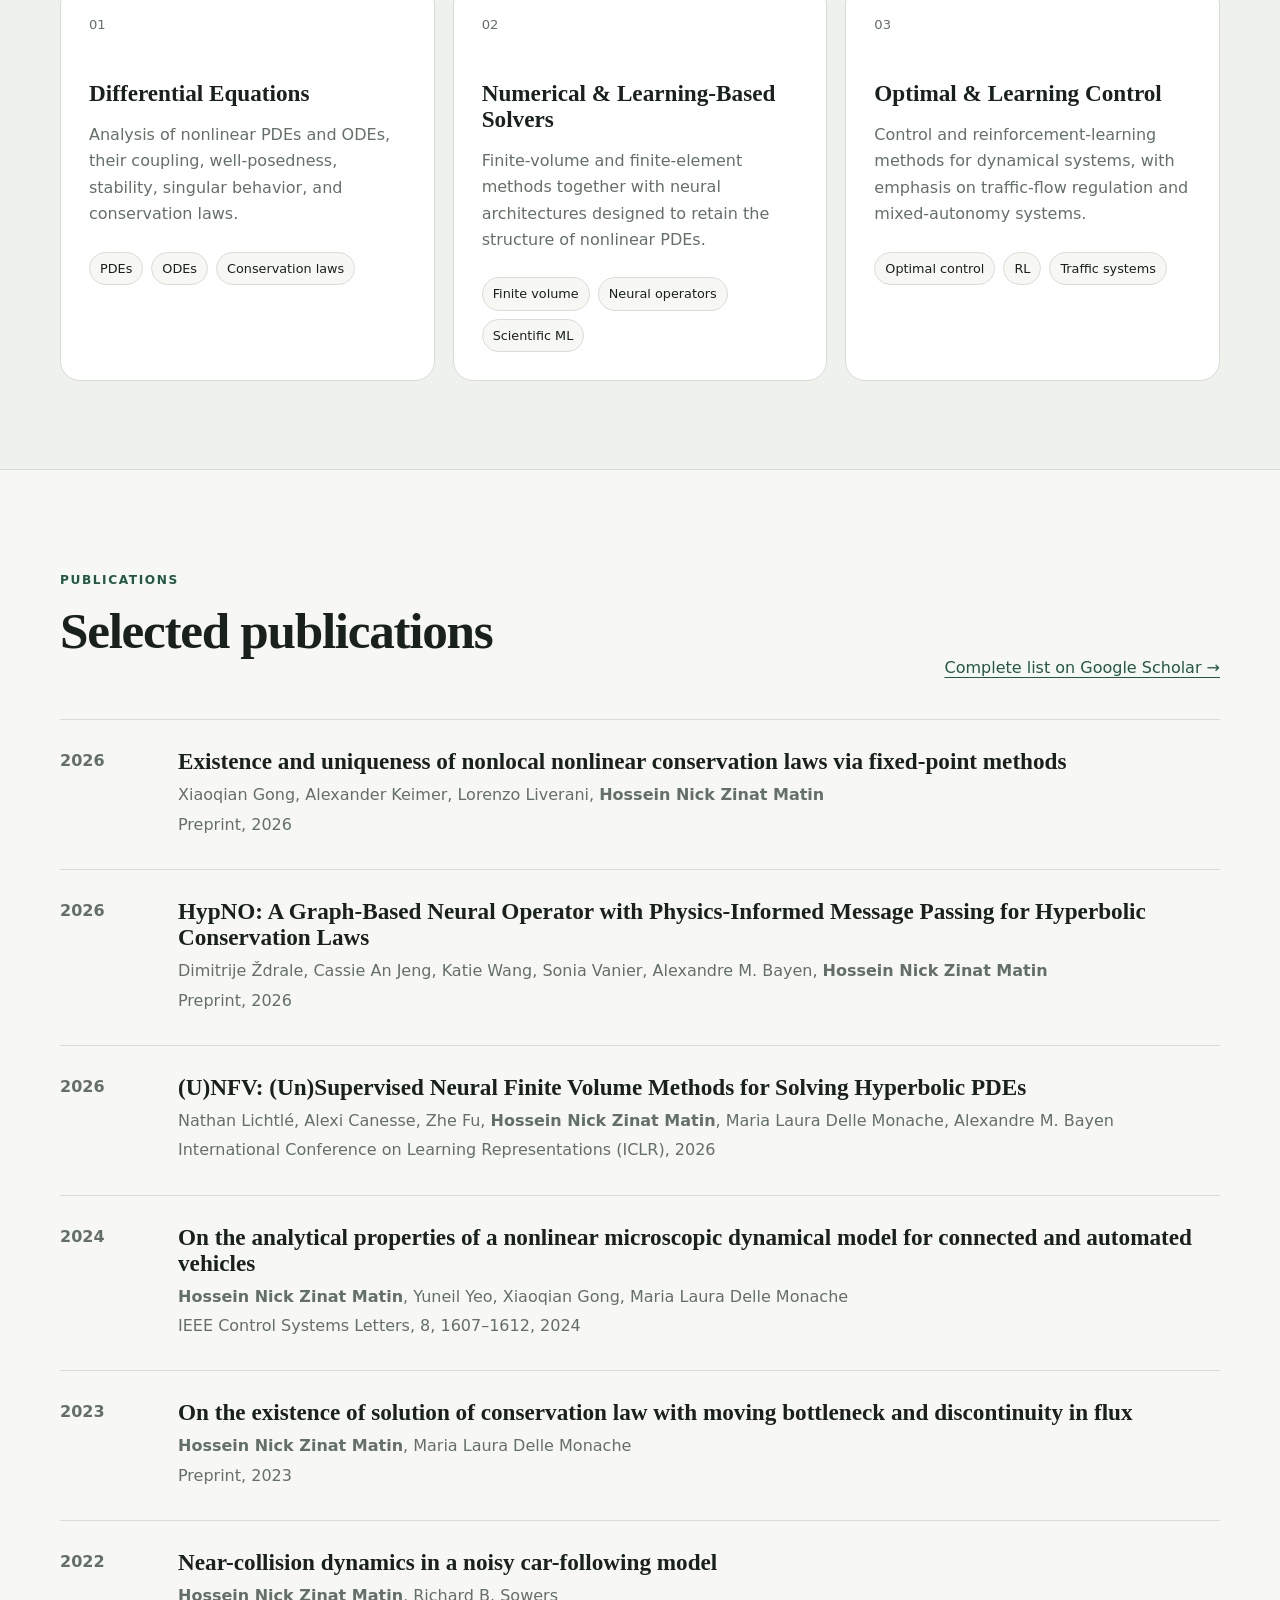
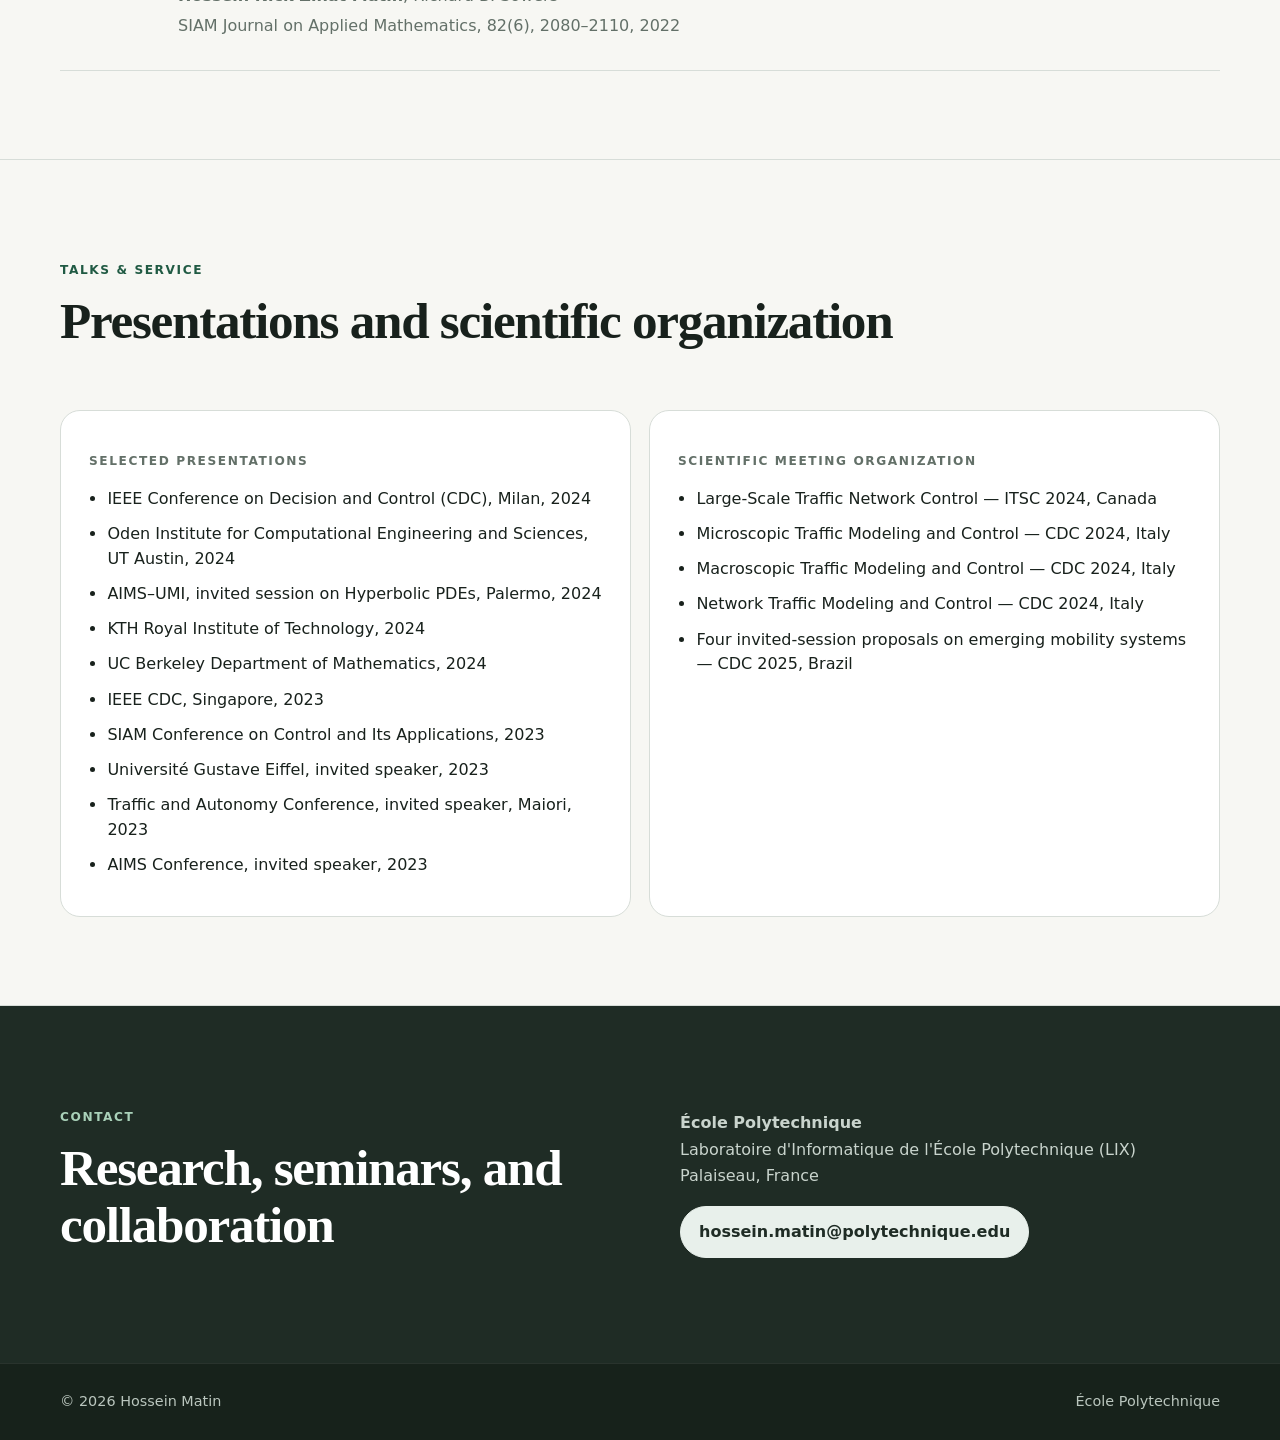
==== commit 9ff58be5: "Update index.html" ====
--- a/index.html
+++ b/index.html
@@ -50,13 +50,7 @@
           <div class="portrait-frame">
             <img id="profile-photo" src="assets/myPicture.jpg" alt="Hossein Matin" />
             <div id="profile-photo-fallback" class="portrait-fallback" hidden>Profile photo</div>
-          </div>
-          <div class="profile-meta">
-            <strong>Hossein Matin</strong>
-            <span>Assistant Professor</span>
-            <span>École Polytechnique</span>
-            <span>Palaiseau, France</span>
-          </div>
+        
         </aside>
       </div>
     </section>
